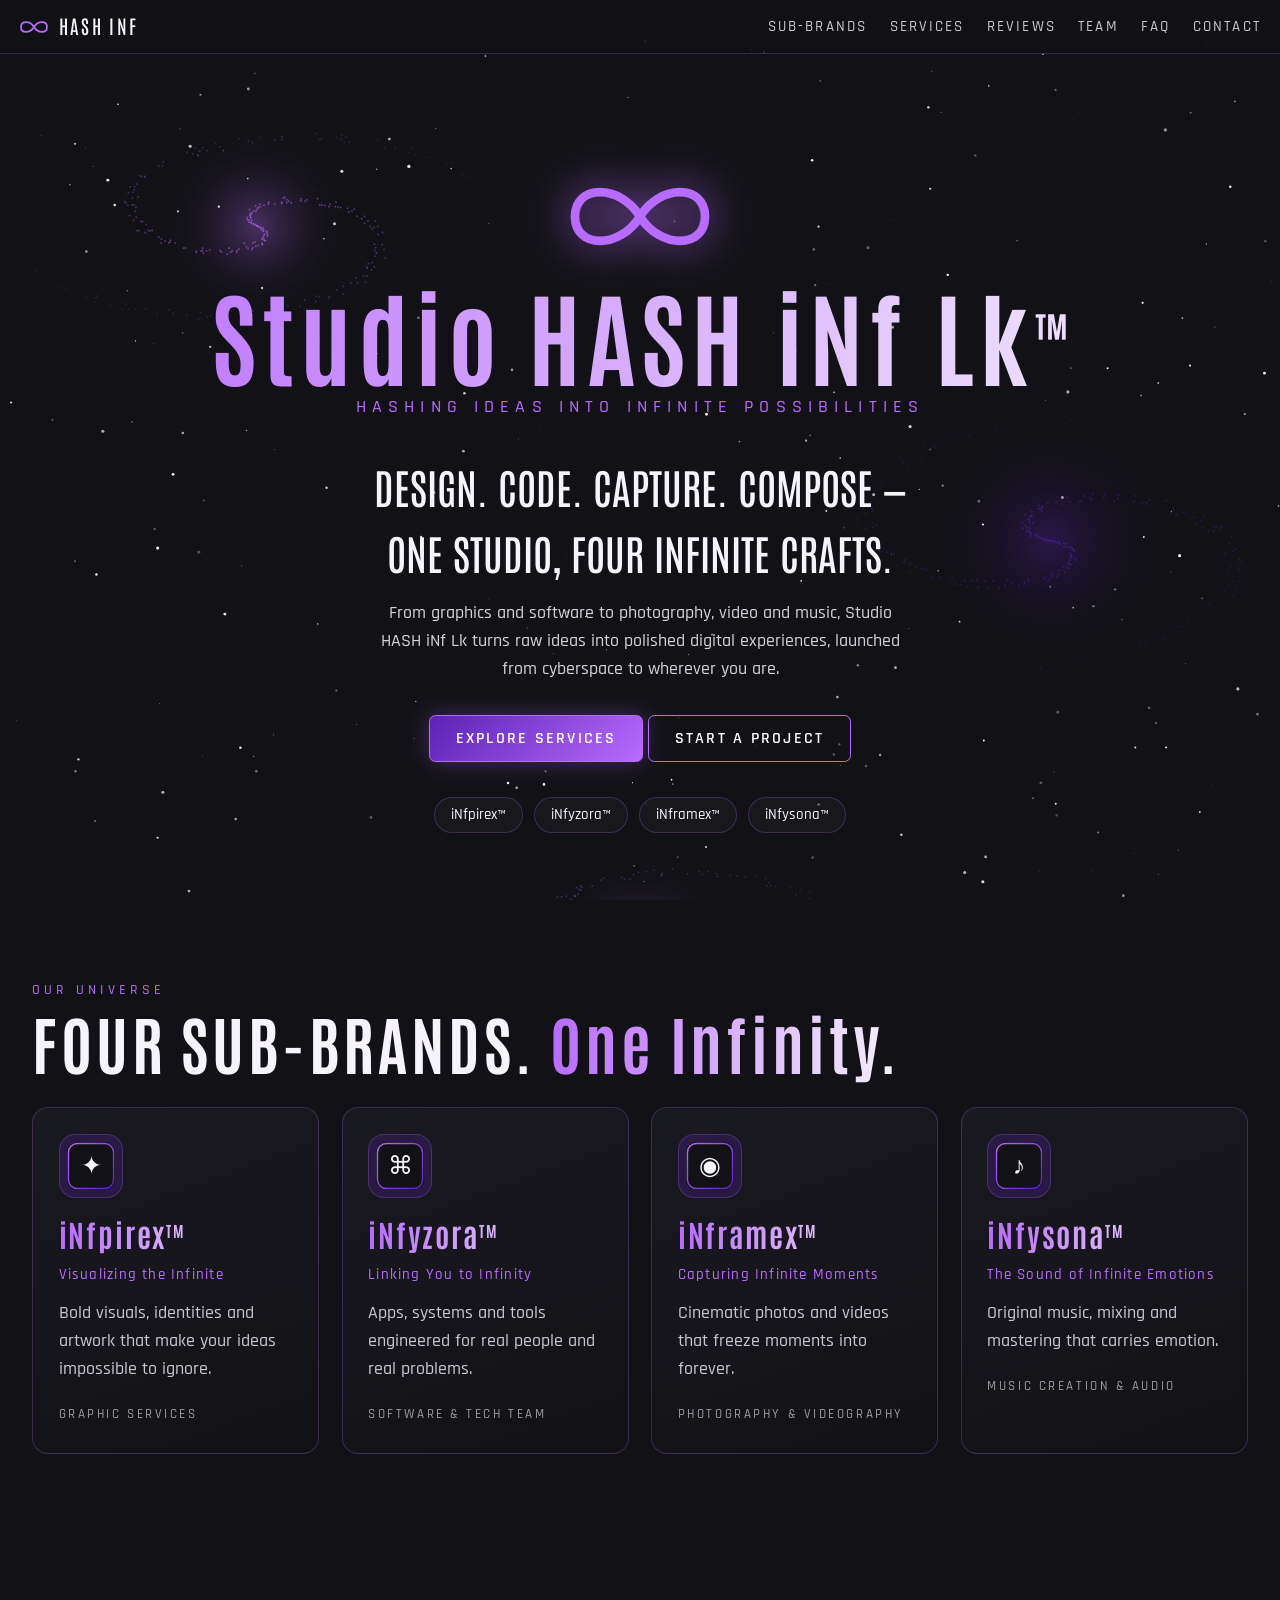
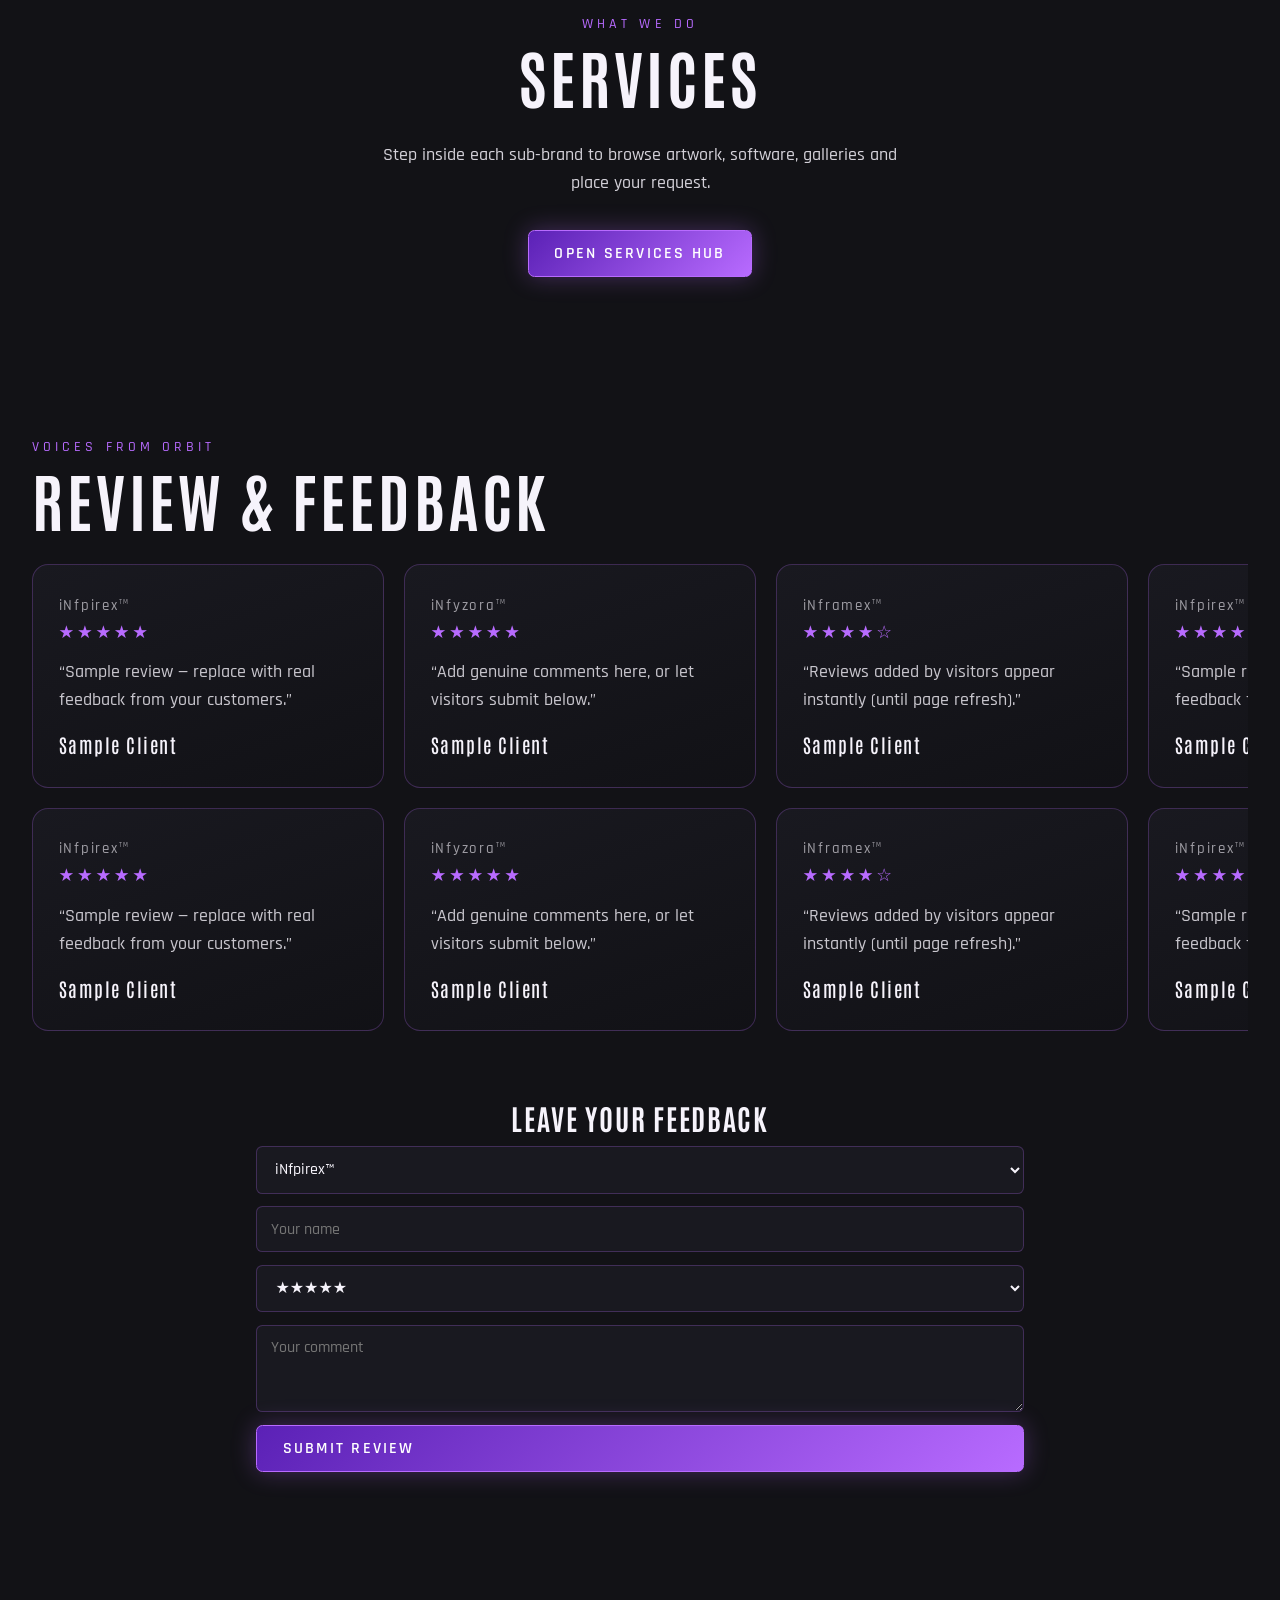
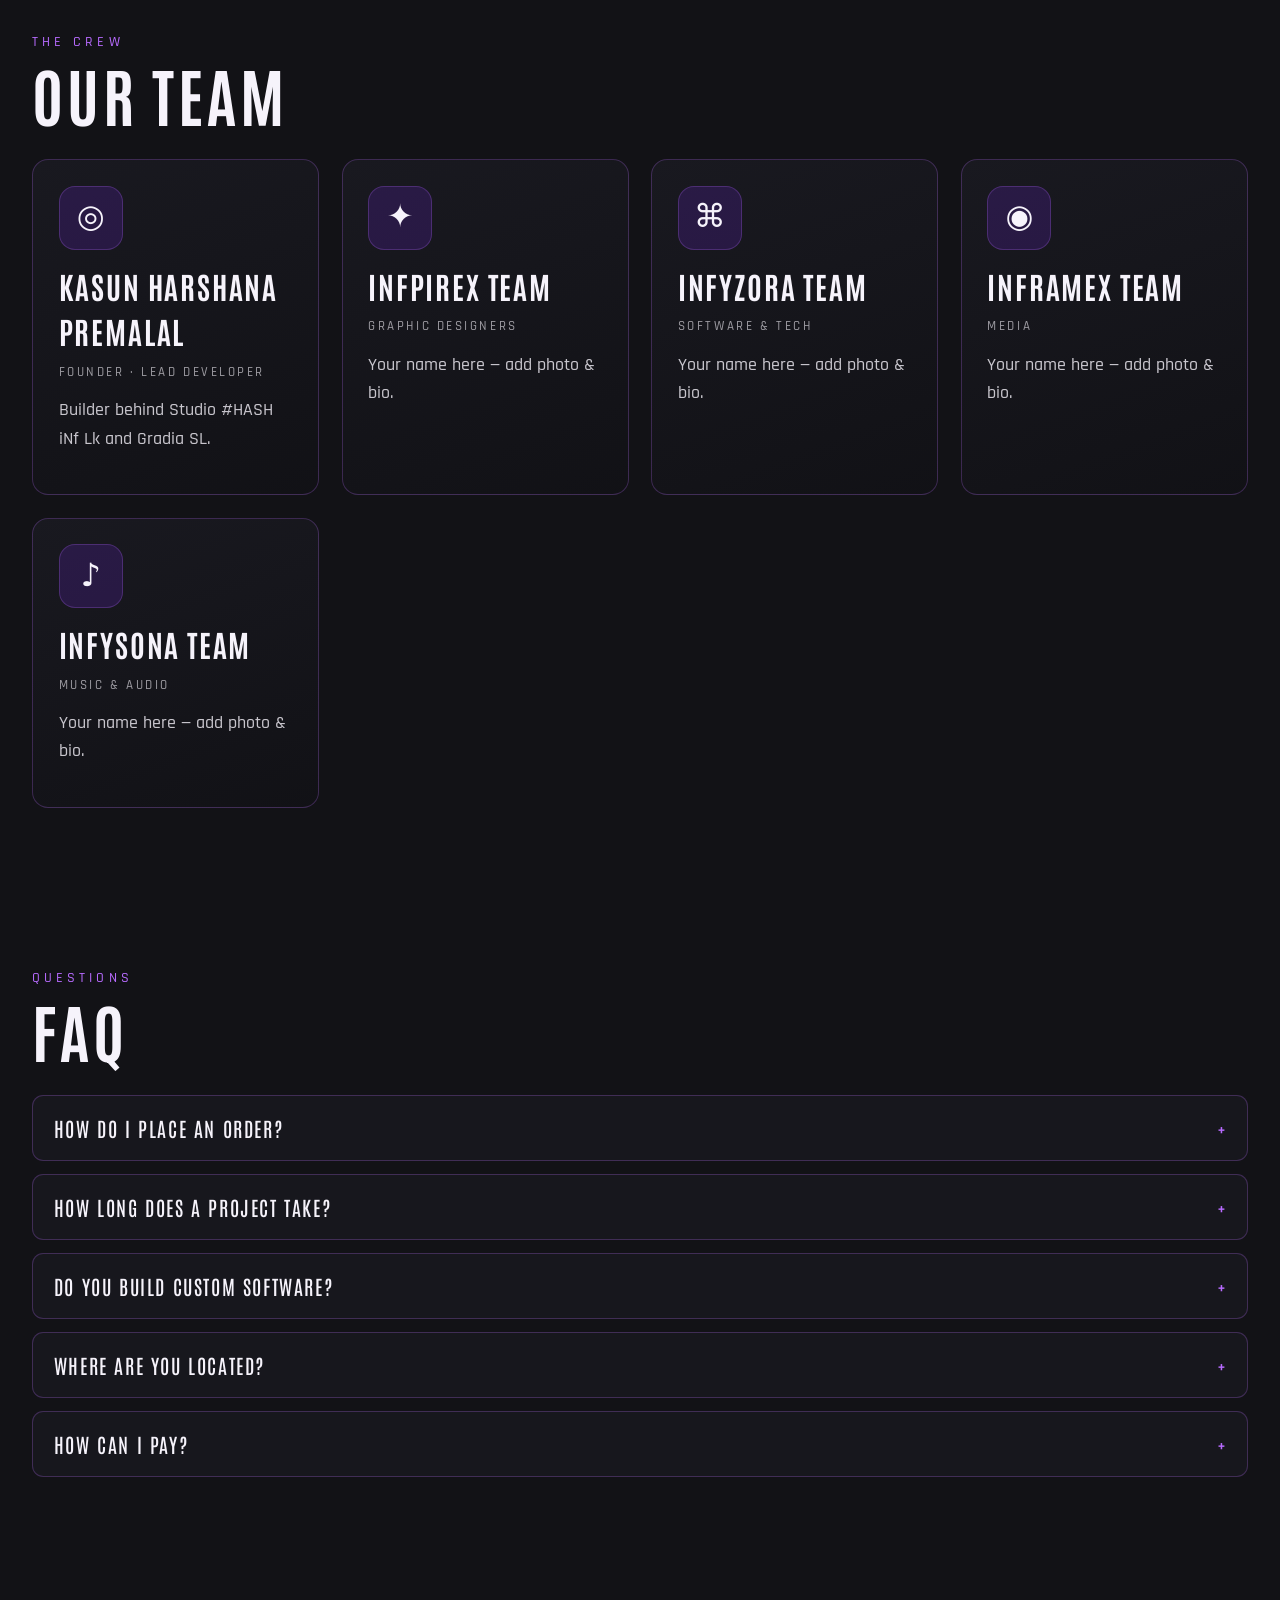
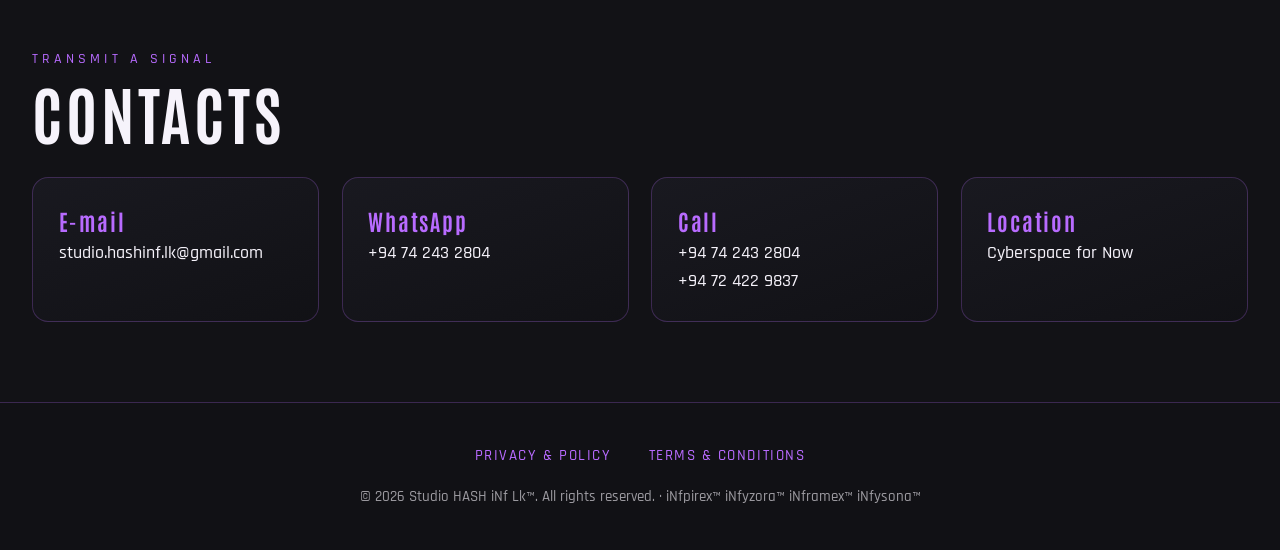
==== index.html @ 32b940f0 "Update email link to open Gmail compose window" ====
<!DOCTYPE html>
<html lang="en">

<head>
  <link rel="icon" href="logos/main-logo.svg">
  <meta charset="utf-8">
  <meta name="viewport" content="width=device-width, initial-scale=1, viewport-fit=cover">
  <title>Studio HASH iNf Lk™ — Hashing Ideas into Infinite Possibilities</title>
  <link
    href="https://fonts.googleapis.com/css2?family=Antonio:wght@400;700&family=Rajdhani:wght@400;500;600&display=swap"
    rel="stylesheet">
  <link rel="stylesheet" href="css/style.css">
</head>

<body>
  <canvas id="sky"></canvas>

  <nav>
    <a href="#hero" class="lg"><img src="logos/main-logo.svg" alt="" width="30" height="16">HASH iNf</a>
    <button id="burger" aria-label="Menu">☰</button>
    <ul id="menu">
      <li><a class="l" href="#brands">Sub-brands</a></li>
      <li><a class="l" href="#services">Services</a></li>
      <li><a class="l" href="#reviews">Reviews</a></li>
      <li><a class="l" href="#team">Team</a></li>
      <li><a class="l" href="#faq">FAQ</a></li>
      <li><a class="l" href="#contact">Contact</a></li>
    </ul>
  </nav>

  <header id="hero">
    <div class="wrap">
      <!-- Replace with <img src="main-logo.png"> -->
      <img class="mark" src="logos/main-logo.svg" alt="Studio HASH iNf Lk logo">
      <h1 class="grad">Studio HASH <span class="lo">i</span>N<span class="lo">f</span> Lk<sup>™</sup></h1>
      <div class="tag">Hashing Ideas into Infinite Possibilities</div>
      <div class="head">Design. Code. Capture. Compose — one studio, four infinite crafts.</div>
      <p class="lead">From graphics and software to photography, video and music, Studio HASH iNf Lk turns raw ideas
        into polished digital experiences, launched from cyberspace to wherever you are.</p>
      <a class="btn" href="#services" data-open="svc">Explore Services</a> <a class="btn ghost" href="#contact">Start a
        Project</a>
      <div class="chips">
        <span class="chip" data-open="svc" data-tab="0">iNfpirex™</span><span class="chip" data-open="svc"
          data-tab="1">iNfyzora™</span><span class="chip" data-open="svc" data-tab="2">iNframex™</span><span
          class="chip" data-open="svc" data-tab="3">iNfysona™</span>
      </div>
    </div>
  </header>

  <main>
    <section id="brands">
      <div class="wrap">
        <div class="eyebrow">Our Universe</div>
        <h2>Four Sub-brands. <span class="grad">One Infinity.</span></h2>
        <div class="grid brands" id="brandGrid"></div>
      </div>
    </section>

    <section id="services">
      <div class="wrap" style="text-align:center">
        <div class="eyebrow">What We Do</div>
        <h2>Services</h2>
        <p class="lead">Step inside each sub-brand to browse artwork, software, galleries and place your request.</p>
        <button class="btn" data-open="svc" data-tab="0">Open Services Hub</button>
      </div>
    </section>

    <section id="reviews">
      <div class="wrap">
        <div class="eyebrow">Voices from Orbit</div>
        <h2>Review &amp; Feedback</h2>
        <div class="reviews-container">
          <div class="review-row marquee-right">
            <div class="review-track" id="rvGridTop"></div>
          </div>
          <div class="review-row marquee-left">
            <div class="review-track" id="rvGridBottom"></div>
          </div>
        </div>
        <div class="reviews">
          <form class="f" id="rvForm">
            <h3 style="font-size:1.8rem">Leave your feedback</h3>
            <select id="rvB">
              <option>iNfpirex™</option>
              <option>iNfyzora™</option>
              <option>iNframex™</option>
              <option>iNfysona™</option>
            </select>
            <input id="rvN" placeholder="Your name" required maxlength="40">
            <select id="rvS">
              <option value="5">★★★★★</option>
              <option value="4">★★★★☆</option>
              <option value="3">★★★☆☆</option>
              <option value="2">★★☆☆☆</option>
              <option value="1">★☆☆☆☆</option>
            </select>
            <textarea id="rvC" rows="3" placeholder="Your comment" required maxlength="240"></textarea>
            <button class="btn" type="submit">Submit Review</button>
          </form>
        </div>
      </div>
    </section>

    <section id="team">
      <div class="wrap">
        <div class="eyebrow">The Crew</div>
        <h2>Our Team</h2>
        <div class="grid">
          <div class="card">
            <div class="ico">◎</div>
            <h3>Kasun Harshana Premalal</h3><span class="role">Founder · Lead Developer</span>
            <p>Builder behind Studio #HASH iNf Lk and Gradia SL.</p>
          </div>
          <div class="card">
            <div class="ico">✦</div>
            <h3>iNfpirex Team</h3><span class="role">Graphic Designers</span>
            <p>Your name here — add photo &amp; bio.</p>
          </div>
          <div class="card">
            <div class="ico">⌘</div>
            <h3>iNfyzora Team</h3><span class="role">Software &amp; Tech</span>
            <p>Your name here — add photo &amp; bio.</p>
          </div>
          <div class="card">
            <div class="ico">◉</div>
            <h3>iNframex Team</h3><span class="role">Media</span>
            <p>Your name here — add photo &amp; bio.</p>
          </div>
          <div class="card">
            <div class="ico">♪</div>
            <h3>iNfysona Team</h3><span class="role">Music &amp; Audio</span>
            <p>Your name here — add photo &amp; bio.</p>
          </div>
        </div>
      </div>
    </section>

    <section id="faq">
      <div class="wrap">
        <div class="eyebrow">Questions</div>
        <h2>FAQ</h2>
        <details>
          <summary>How do I place an order?</summary>
          <p>Open the Services Hub, choose a sub-brand and press its action button. Your request opens in WhatsApp,
            pre-filled.</p>
        </details>
        <details>
          <summary>How long does a project take?</summary>
          <p>It depends on scope. Share your idea and we’ll reply with a clear timeline and quote.</p>
        </details>
        <details>
          <summary>Do you build custom software?</summary>
          <p>Yes. iNfyzora creates apps for Windows, Android and iOS, plus web tools.</p>
        </details>
        <details>
          <summary>Where are you located?</summary>
          <p>Cyberspace for now — we work with clients remotely, anywhere.</p>
        </details>
        <details>
          <summary>How can I pay?</summary>
          <p>Payment details are agreed per project when your quote is confirmed.</p>
        </details>
      </div>
    </section>

    <section id="contact">
      <div class="wrap ct">
        <div class="eyebrow">Transmit a Signal</div>
        <h2>Contacts</h2>
        <div class="grid">
          <a class="card" href="https://mail.google.com/mail/?view=cm&fs=1&to=studio.hashinf.lk@gmail.com"><b>E-mail</b>studio.hashinf.lk@gmail.com</a>
          <a class="card" href="https://wa.me/94742432804" target="_blank" rel="noopener"><b>WhatsApp</b>+94 74 243
            2804</a>
          <a class="card" href="tel:+94742432804"><b>Call</b>+94 74 243 2804<br>+94 72 422 9837</a>
          <div class="card"><b>Location</b>Cyberspace for Now</div>
        </div>
      </div>
    </section>
  </main>

  <footer>
    <div class="wrap">
      <button data-open="privacy">Privacy &amp; Policy</button><button data-open="terms">Terms &amp; Conditions</button>
      <p style="opacity:.6;margin:1rem 0 0">© <span id="yr">2026</span> Studio HASH iNf Lk™. All rights reserved. ·
        iNfpirex™ iNfyzora™ iNframex™ iNfysona™</p>
    </div>
  </footer>

  <!-- Services popup -->
  <div class="pop" id="svc">
    <div class="sheet">
      <button class="x" data-close>✕</button>
      <div class="tabs" id="tabs">
        <button>iNfpirex</button><button>iNfyzora</button><button>iNframex</button><button>iNfysona</button>
      </div>

      <div class="panel">
        <div class="bg p"></div>
        <div class="ico"><img src="logos/infpirex.svg" alt="" width="56" height="56"></div>
        <h3 class="grad">iNfpirex<span class='tm-small'>TM</span></h3>
        <div class="tag">Visualizing the Infinite</div>
        <p>Graphic services for brands that want to be seen: logos, posters, social kits, UI artwork and full visual
          identities.</p>
        <h4 class="eyebrow">Artwork Cabinet</h4>
        <div class="sub">
          <div class="tile"><span><b>Logo Design</b>Add artwork</span></div>
          <div class="tile"><span><b>Posters</b>Add artwork</span></div>
          <div class="tile"><span><b>Social Kits</b>Add artwork</span></div>
          <div class="tile"><span><b>Branding</b>Add artwork</span></div>
        </div>
        <button class="btn" data-wa="Hello iNfpirex! I would like to place a graphic design order.">Place Your
          Order</button>
      </div>

      <div class="panel">
        <div class="bg y"></div>
        <div class="ico"><img src="logos/infyzora.svg" alt="" width="56" height="56"></div>
        <h3 class="grad">iNfyzora<span class='tm-small'>TM</span></h3>
        <div class="tag">Linking You to Infinity</div>
        <p>Our software and tech team builds apps, tools and systems — including free, open-source education software
          for Sri Lankan schools.</p>
        <h4 class="eyebrow">Software Gallery</h4>
        <div class="sub">
          <div class="card" style="grid-column:1/-1">
            <h3 style="font-size:1.6rem">Gradia SL</h3>
            <p>Free open-source school marks management app for Sri Lankan schools.</p>
            <div class="dl"><button class="btn ghost" disabled>⊞ Windows</button><button class="btn ghost" disabled>▶
                Android</button><button class="btn ghost" disabled>◆ iOS</button></div><small
              style="opacity:.6">Download links: connect your file URLs here.</small>
          </div>
        </div>
        <textarea id="idea" rows="3" placeholder="Comment your ideas for new software…"></textarea><br><br>
        <button class="btn" id="ideaBtn">Send Your Idea</button>
      </div>

      <div class="panel">
        <div class="bg f"></div>
        <div class="ico"><img src="logos/inframex.svg" alt="" width="56" height="56"></div>
        <h3 class="grad">iNframex<span class='tm-small'>TM</span></h3>
        <div class="tag">Capturing Infinite Moments</div>
        <p>Photography and videography: events, portraits, product shoots, promos and cinematic edits.</p>
        <h4 class="eyebrow">Gallery &amp; Video Previewer</h4>
        <div class="pl" title="Add your video embed/file here">▶</div>
        <div class="sub">
          <div class="tile"><span><b>Events</b>Add photo</span></div>
          <div class="tile"><span><b>Portraits</b>Add photo</span></div>
          <div class="tile"><span><b>Promos</b>Add video</span></div>
        </div>
        <button class="btn" data-wa="Hello iNframex! I would like to book a photo/video session.">Book Now</button>
      </div>

      <div class="panel">
        <div class="bg s" id="eq"></div>
        <div class="ico"><img src="logos/infysona.svg" alt="" width="56" height="56"></div>
        <h3 class="grad">iNfysona<span class='tm-small'>TM</span></h3>
        <div class="tag">The Sound of Infinite Emotions</div>
        <p>Music creation and audio production: composition, arrangement, recording, mixing and mastering.</p>
        <p style="opacity:.7">Send your stems and we’ll shape them into a release-ready track.</p><br>
        <button class="btn" data-wa="Hello iNfysona! I would like to place my mixdown.">Place Your Mixdown Now</button>
      </div>
    </div>
  </div>

  <!-- Policy popups -->
  <div class="pop" id="privacy">
    <div class="sheet doc"><button class="x" data-close>✕</button>
      <h3 class="grad">Privacy &amp; Policy</h3>
      <p>We collect only what you send us (name, contact details, project info) to respond to your request. We never
        sell your data. Reviews you submit may be displayed publicly. Contact us any time to have your information
        corrected or removed.</p>
      <p><em style="opacity:.6">Template text — have it reviewed before launch.</em></p>
    </div>
  </div>
  <div class="pop" id="terms">
    <div class="sheet doc"><button class="x" data-close>✕</button>
      <h3 class="grad">Terms &amp; Conditions</h3>
      <p>Project scope, price and timeline are agreed in writing before work begins. Ownership of final work transfers
        on full payment. Studio HASH iNf Lk™ and its sub-brand names and logos remain our property. Revisions are
        limited to those agreed in the quote.</p>
      <p><em style="opacity:.6">Template text — have it reviewed before launch.</em></p>
    </div>
  </div>

  <div class="toast" id="toast"></div>

  <script src="js/main.js"></script>
</body>

</html>
---- css/style.css ----
:root {
    --shine: #b86bff;
    --royal: #5b21b6;
    --pearl: #f6f3fb;
    --char: #121216;
    --char2: #1b1b22;
    --line: rgba(184, 107, 255, .25);
    --h: 'Antonio', 'Bebas Neue', 'Arial Narrow', Impact, sans-serif;
    --hn: 'Asik', Impact, sans-serif;
    --b: 'Rajdhani', 'Segoe UI', system-ui, sans-serif;
    color-scheme: dark;
    box-sizing: border-box;
    padding-top: env(safe-area-inset-top, 0px);
    padding-bottom: env(safe-area-inset-bottom, 0px)
}

@font-face {
    font-family: 'Asik';
    src: url(/fonts/asik.woff2) format('woff2');
}

*,
*::before,
*::after {
    box-sizing: inherit
}

html {
    scroll-behavior: smooth;
    scroll-padding-top: 5rem;
    font-size: 16px;
    height: 100%
}

@media(min-width:1800px) {
    html {
        font-size: 22px
    }
}

@media(min-width:2800px) {
    html {
        font-size: 32px
    }
}

body {
    margin: 0;
    background: var(--char);
    color: var(--pearl);
    font: 500 1.1rem/1.6 var(--b);
    overflow-x: hidden
}

#sky {
    position: fixed;
    inset: 0;
    width: 100%;
    height: 100%;
    z-index: 0;
    pointer-events: none
}

main,
header,
footer {
    position: relative;
    z-index: 1
}

h1,
h2,
h3 {
    font-family: var(--h);
    text-transform: uppercase;
    letter-spacing: .06em;
    line-height: 1.05;
    margin: 0
}

.lo {
    text-transform: lowercase;
}

a {
    color: inherit;
    text-decoration: none
}

.wrap {
    width: min(100% - 2.5rem, 76rem);
    margin-inline: auto
}

section {
    padding: 5rem 0
}

.eyebrow {
    color: var(--shine);
    letter-spacing: .3em;
    font-size: .85rem;
    text-transform: uppercase
}

h2 {
    font-size: clamp(2.2rem, 6vw, 4rem);
    margin: .4rem 0 2rem
}

.grad {
    background: linear-gradient(90deg, var(--shine), var(--pearl));
    -webkit-background-clip: text;
    background-clip: text;
    color: transparent;
    text-transform: none;
}

/* nav */
nav {
    position: fixed;
    top: env(safe-area-inset-top, 0px);
    left: 0;
    right: 0;
    z-index: 20;
    display: flex;
    align-items: center;
    justify-content: space-between;
    padding: .7rem 1.2rem;
    background: rgba(18, 18, 22, .7);
    backdrop-filter: blur(14px);
    border-bottom: 1px solid var(--line)
}

nav .lg {
    display: flex;
    align-items: center;
    gap: .6rem;
    font-family: var(--h);
    letter-spacing: .12em;
    text-transform: uppercase;
    font-size: 1.2rem
}

nav ul {
    display: flex;
    gap: 1.4rem;
    list-style: none;
    margin: 0;
    padding: 0
}

nav a.l {
    font-size: .95rem;
    letter-spacing: .14em;
    text-transform: uppercase;
    opacity: .8;
    transition: .2s
}

nav a.l:hover {
    opacity: 1;
    color: var(--shine)
}

#burger {
    display: none;
    background: none;
    border: 1px solid var(--line);
    color: var(--pearl);
    border-radius: .5rem;
    padding: .3rem .7rem;
    font-size: 1.3rem
}

@media(max-width:860px) {
    #burger {
        display: block
    }

    nav ul {
        position: absolute;
        top: 100%;
        left: 0;
        right: 0;
        flex-direction: column;
        background: var(--char);
        padding: 1rem 1.4rem;
        border-bottom: 1px solid var(--line);
        display: none
    }

    nav ul.open {
        display: flex
    }
}

/* buttons */
.btn {
    display: inline-flex;
    align-items: center;
    gap: .5rem;
    cursor: pointer;
    border: 1px solid var(--shine);
    background: linear-gradient(135deg, var(--royal), var(--shine));
    color: #fff;
    padding: .75rem 1.6rem;
    border-radius: .4rem;
    font: 600 1rem var(--b);
    letter-spacing: .14em;
    text-transform: uppercase;
    transition: .25s;
    box-shadow: 0 0 24px rgba(184, 107, 255, .3)
}

.btn:hover {
    transform: translateY(-2px);
    box-shadow: 0 0 38px rgba(184, 107, 255, .6)
}

.btn.ghost {
    background: transparent;
    box-shadow: none
}

.btn.ghost:hover {
    background: rgba(184, 107, 255, .12)
}

.btn[disabled] {
    opacity: .45;
    cursor: not-allowed;
    transform: none
}

/* hero */
#hero {
    min-height: 100vh;
    display: flex;
    align-items: center;
    text-align: center;
    padding-top: 7rem
}

.mark {
    width: clamp(90px, 14vw, 150px);
    height: auto;
    filter: drop-shadow(0 0 22px var(--shine));
    animation: float 6s ease-in-out infinite
}

@keyframes float {
    50% {
        transform: translateY(-12px)
    }
}

#hero h1 {
    font-size: clamp(2.6rem, 9vw, 6.5rem);
    margin: 1rem 0 .3rem
}

sup {
    font-size: .4em;
    letter-spacing: 0
}

.tag {
    color: var(--shine);
    letter-spacing: .35em;
    text-transform: uppercase;
    font-size: clamp(.8rem, 2vw, 1.1rem)
}

.head {
    font-family: var(--h);
    text-transform: uppercase;
    font-size: clamp(1.4rem, 4vw, 2.6rem);
    margin: 2rem auto .8rem;
    max-width: 30ch
}

.lead {
    max-width: 60ch;
    margin: 0 auto 2rem;
    opacity: .85
}

.chips {
    display: flex;
    gap: .7rem;
    justify-content: center;
    flex-wrap: wrap;
    margin-top: 2.2rem
}

.chip {
    border: 1px solid var(--line);
    border-radius: 99px;
    padding: .3rem 1rem;
    font-size: .95rem;
    background: rgba(27, 27, 34, .6);
    cursor: pointer;
    transition: .2s
}

.chip:hover {
    border-color: var(--shine);
    color: var(--shine)
}

/* Marquee */
/* --- 1. Leave Your Feedback කොටස Center කිරීම --- */
#reviews .reviews {
    display: flex;
    justify-content: center;
    width: 100%;
}

/* --- 2. Reviews Marquee Animation සහ පේළි දෙක සකස් කිරීම --- */
.reviews-container {
    overflow: hidden;
    width: 100%;
    display: flex;
    flex-direction: column;
    gap: 20px;
    margin-bottom: 40px;
}

.review-row {
    display: flex;
    width: 100%;
    overflow: hidden;
}

.review-track {
    display: flex;
    gap: 20px;
    width: max-content;
}

.marquee-right .review-track {
    animation: scrollRight 30s linear infinite;
}

.marquee-left .review-track {
    animation: scrollLeft 30s linear infinite;
}

.review-row:hover .review-track {
    animation-play-state: paused;
}

/* Keyframes */
@keyframes scrollLeft {
    0% {
        transform: translateX(0);
    }

    100% {
        transform: translateX(-50%);
    }
}

@keyframes scrollRight {
    0% {
        transform: translateX(-50%);
    }

    100% {
        transform: translateX(0);
    }
}

/* cards */
.grid {
    display: grid;
    gap: 1.4rem;
    grid-template-columns: repeat(auto-fit, minmax(15rem, 1fr))
}

/* .card .rv {
    width: 20em;
} */

.card {
    background: linear-gradient(160deg, rgba(27, 27, 34, .85), rgba(18, 18, 22, .85));
    border: 1px solid var(--line);
    border-radius: 1rem;
    padding: 1.6rem;
    transition: .3s;
    position: relative;
    overflow: hidden;
}

.review-track .card {
    width: 20em;
}

.card:hover {
    transform: translateY(-6px);
    border-color: var(--shine);
    box-shadow: 0 10px 40px rgba(91, 33, 182, .35)
}

.card h3 {
    font-size: 1.9rem;
    margin: .8rem 0 .2rem;
    line-height: 1.5;
}

.tm-small {
    font-size: 0.5em;
    vertical-align: super;
}

.card em {
    color: var(--shine);
    font-style: normal;
    font-size: .95rem;
    letter-spacing: .08em
}

.card p {
    opacity: .8;
    margin: .7rem 0 1rem
}

.card .role {
    font-size: .8rem;
    letter-spacing: .2em;
    text-transform: uppercase;
    opacity: .6
}

.ico {
    width: 64px;
    height: 64px;
    border-radius: 1rem;
    display: grid;
    place-items: center;
    font-size: 2rem;
    border: 1px solid var(--line);
    background: rgba(91, 33, 182, .25)
}

/* reviews */

.reviews {
    display: flex;
    flex-direction: column;
    align-items: center;
    text-align: center;
    margin-top: 2em;
}

.f input,
.f select,
.f textarea,
.f button {
    width: 60vw;
}



.stars {
    color: var(--shine);
    letter-spacing: .15em
}

.rv .who {
    font-family: var(--h);
    letter-spacing: .08em;
    font-size: 1.2rem
}

.rv small {
    opacity: .6;
    letter-spacing: .12em;
    text-transform: none;
}

form.f {
    display: grid;
    gap: .8rem;
    margin-top: 2rem;
    max-width: 70vw;
}

@media screen and (max-width: 768px) {
    form.f {
        max-width: 90vw;
    }

    .f input,
    .f select,
    .f textarea,
    .f button {
        width: 90vw;
    }
}

input,
textarea,
select {
    width: 100%;
    background: rgba(27, 27, 34, .9);
    border: 1px solid var(--line);
    color: var(--pearl);
    border-radius: .4rem;
    padding: .7rem .9rem;
    font: 500 1rem var(--b)
}

input:focus,
textarea:focus,
select:focus {
    outline: none;
    border-color: var(--shine);
    box-shadow: 0 0 0 3px rgba(184, 107, 255, .2)
}

/* faq */
details {
    border: 1px solid var(--line);
    border-radius: .7rem;
    padding: 1rem 1.3rem;
    margin-bottom: .8rem;
    background: rgba(27, 27, 34, .7)
}

summary {
    cursor: pointer;
    font-family: var(--h);
    text-transform: uppercase;
    letter-spacing: .08em;
    font-size: 1.25rem;
    list-style: none
}

summary::after {
    content: "+";
    float: right;
    color: var(--shine)
}

details[open] summary::after {
    content: "–"
}

details p {
    margin: .7rem 0 0;
    opacity: .8
}

/* contact */
.ct a.card {
    display: block
}

.ct b {
    display: block;
    font-family: var(--h);
    font-size: 1.4rem;
    letter-spacing: .08em;
    color: var(--shine)
}

footer {
    border-top: 1px solid var(--line);
    padding: 2.5rem 0;
    text-align: center;
    background: rgba(18, 18, 22, .85);
    font-size: .95rem
}

footer button {
    background: none;
    border: 0;
    color: var(--shine);
    cursor: pointer;
    font: inherit;
    letter-spacing: .1em;
    margin: 0 .8rem;
    text-transform: uppercase
}

/* popup */
.pop {
    position: fixed;
    inset: 0;
    z-index: 50;
    display: none;
    background: rgba(10, 10, 14, .82);
    backdrop-filter: blur(10px);
    overflow-y: auto;
    padding: calc(1.2rem + env(safe-area-inset-top, 0px)) 1rem 2rem
}

.pop.on {
    display: block;
    animation: fade .3s
}

@keyframes fade {
    from {
        opacity: 0
    }
}

.sheet {
    max-width: 64rem;
    margin: 0 auto;
    border: 1px solid var(--shine);
    border-radius: 1.2rem;
    background: var(--char);
    overflow: hidden;
    box-shadow: 0 0 80px rgba(91, 33, 182, .5);
    position: relative
}

.x {
    position: absolute;
    top: .8rem;
    right: .8rem;
    z-index: 3;
    width: 2.6rem;
    height: 2.6rem;
    border-radius: 50%;
    border: 1px solid var(--line);
    background: rgba(18, 18, 22, .8);
    color: var(--pearl);
    font-size: 1.3rem;
    cursor: pointer
}

.tabs {
    display: flex;
    overflow-x: auto;
    border-bottom: 1px solid var(--line);
    padding-right: 3.6rem
}

.tabs button {
    flex: 1;
    min-width: 8rem;
    padding: 1rem;
    background: none;
    border: 0;
    border-bottom: 3px solid transparent;
    color: var(--pearl);
    opacity: .6;
    font: 400 1.2rem var(--h);
    letter-spacing: .1em;
    text-transform: none;
    cursor: pointer
}

.tabs button.on {
    opacity: 1;
    border-color: var(--shine);
    color: var(--shine)
}

.panel {
    display: none;
    position: relative;
    padding: 2.5rem clamp(1.2rem, 4vw, 3rem);
    min-height: 26rem;
    overflow: hidden
}

.panel.on {
    display: block
}

.panel>* {
    position: relative;
    z-index: 1
}

.panel h3 {
    font-size: clamp(2.2rem, 6vw, 3.6rem);
    line-height: 1.2;
}

.panel .ico {
    width: 84px;
    height: 84px;
    font-size: 2.6rem
}

.bg {
    position: absolute;
    inset: 0;
    z-index: 0;
    opacity: .5
}

.bg.p {
    background: radial-gradient(circle at 20% 30%, #7c3aed55, transparent 40%), radial-gradient(circle at 80% 70%, #b86bff44, transparent 40%);
    animation: drift 12s ease-in-out infinite alternate
}

.bg.y {
    background: linear-gradient(var(--line) 1px, transparent 1px) 0 0/100% 34px, linear-gradient(90deg, var(--line) 1px, transparent 1px) 0 0/34px 100%;
    animation: grid 6s linear infinite;
    mask-image: linear-gradient(#000, transparent)
}

.bg.f {
    background: repeating-linear-gradient(0deg, #ffffff08 0 2px, transparent 2px 6px), radial-gradient(ellipse at 50% 0%, #b86bff55, transparent 60%);
    animation: scan 5s linear infinite
}

.bg.s {
    display: flex;
    align-items: flex-end;
    gap: 6px;
    padding: 0 1rem;
    opacity: .35
}

.bg.s i {
    flex: 1;
    background: linear-gradient(var(--shine), var(--royal));
    border-radius: 4px 4px 0 0;
    animation: eq 1.2s ease-in-out infinite alternate
}

@keyframes drift {
    to {
        background-position: 60px 40px;
        transform: scale(1.15)
    }
}

@keyframes grid {
    to {
        background-position: 0 34px, 34px 0
    }
}

@keyframes scan {
    to {
        background-position: 0 60px, 0 0
    }
}

@keyframes eq {
    from {
        height: 8%
    }

    to {
        height: 70%
    }
}

.sub {
    display: grid;
    gap: 1rem;
    grid-template-columns: repeat(auto-fill, minmax(11rem, 1fr));
    margin: 1.5rem 0
}

.tile {
    aspect-ratio: 4/3;
    border: 1px solid var(--line);
    border-radius: .7rem;
    display: grid;
    place-items: center;
    text-align: center;
    background: rgba(27, 27, 34, .8);
    font-size: .9rem;
    padding: .5rem;
    transition: .25s;
    cursor: pointer
}

.tile:hover {
    border-color: var(--shine);
    transform: scale(1.03)
}

.tile b {
    display: block;
    font: 400 1.1rem var(--h);
    color: var(--shine);
    letter-spacing: .08em
}

.pl {
    aspect-ratio: 16/9;
    display: grid;
    place-items: center;
    border: 1px solid var(--line);
    border-radius: .8rem;
    background: #000a;
    font-size: 3rem;
    color: var(--shine);
    cursor: pointer;
    margin: 1.5rem 0
}

.dl {
    display: flex;
    gap: .6rem;
    flex-wrap: wrap;
    margin-top: .8rem
}

.doc {
    padding: 3rem clamp(1.2rem, 4vw, 3rem)
}

.doc h3 {
    font-size: 2.4rem;
    margin-bottom: 1rem
}

.doc p {
    opacity: .85
}

.toast {
    position: fixed;
    left: 50%;
    bottom: calc(1.5rem + env(safe-area-inset-bottom, 0px));
    transform: translateX(-50%);
    z-index: 99;
    background: var(--royal);
    border: 1px solid var(--shine);
    padding: .7rem 1.4rem;
    border-radius: .5rem;
    display: none
}

@media(prefers-reduced-motion:reduce) {
    * {
        animation: none !important;
        scroll-behavior: auto !important
    }
}

.ico img {
    max-width: 100%;
    height: auto;
    display: block
}

nav .lg img {
    display: block
}
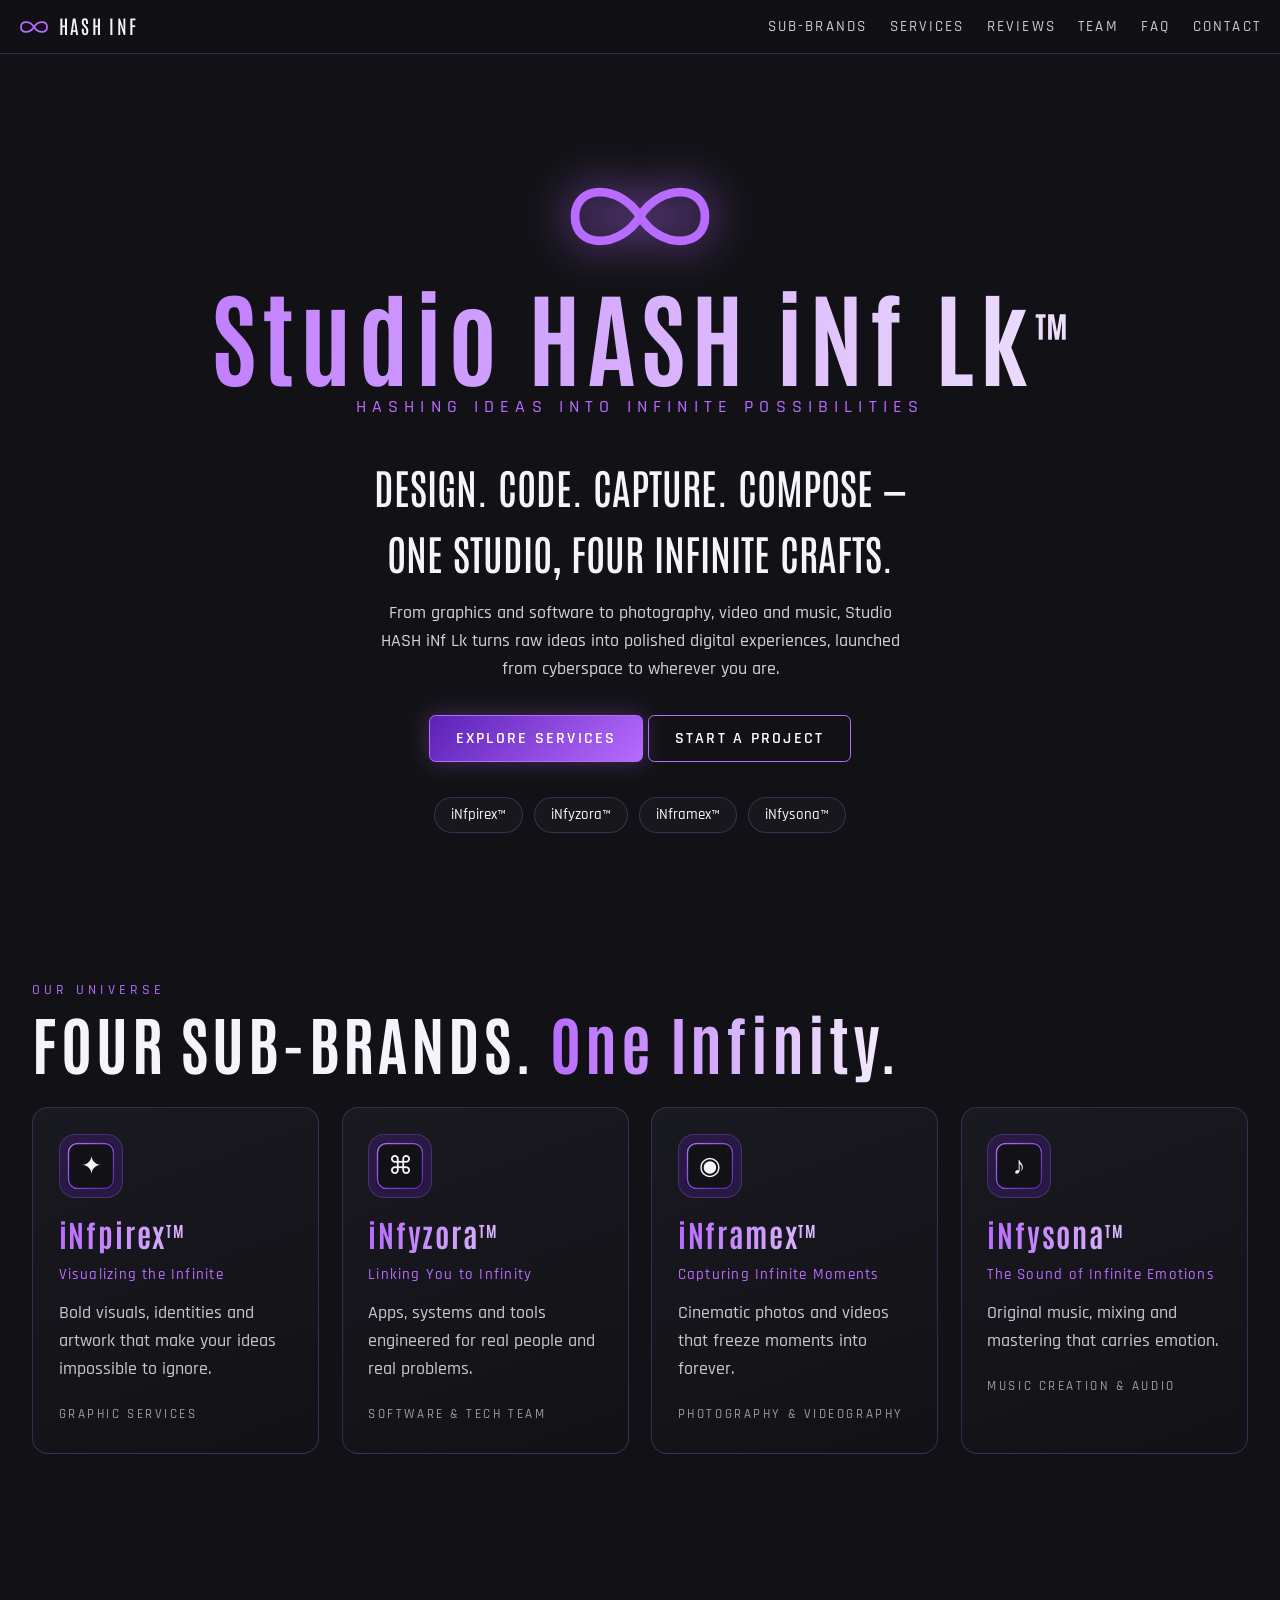
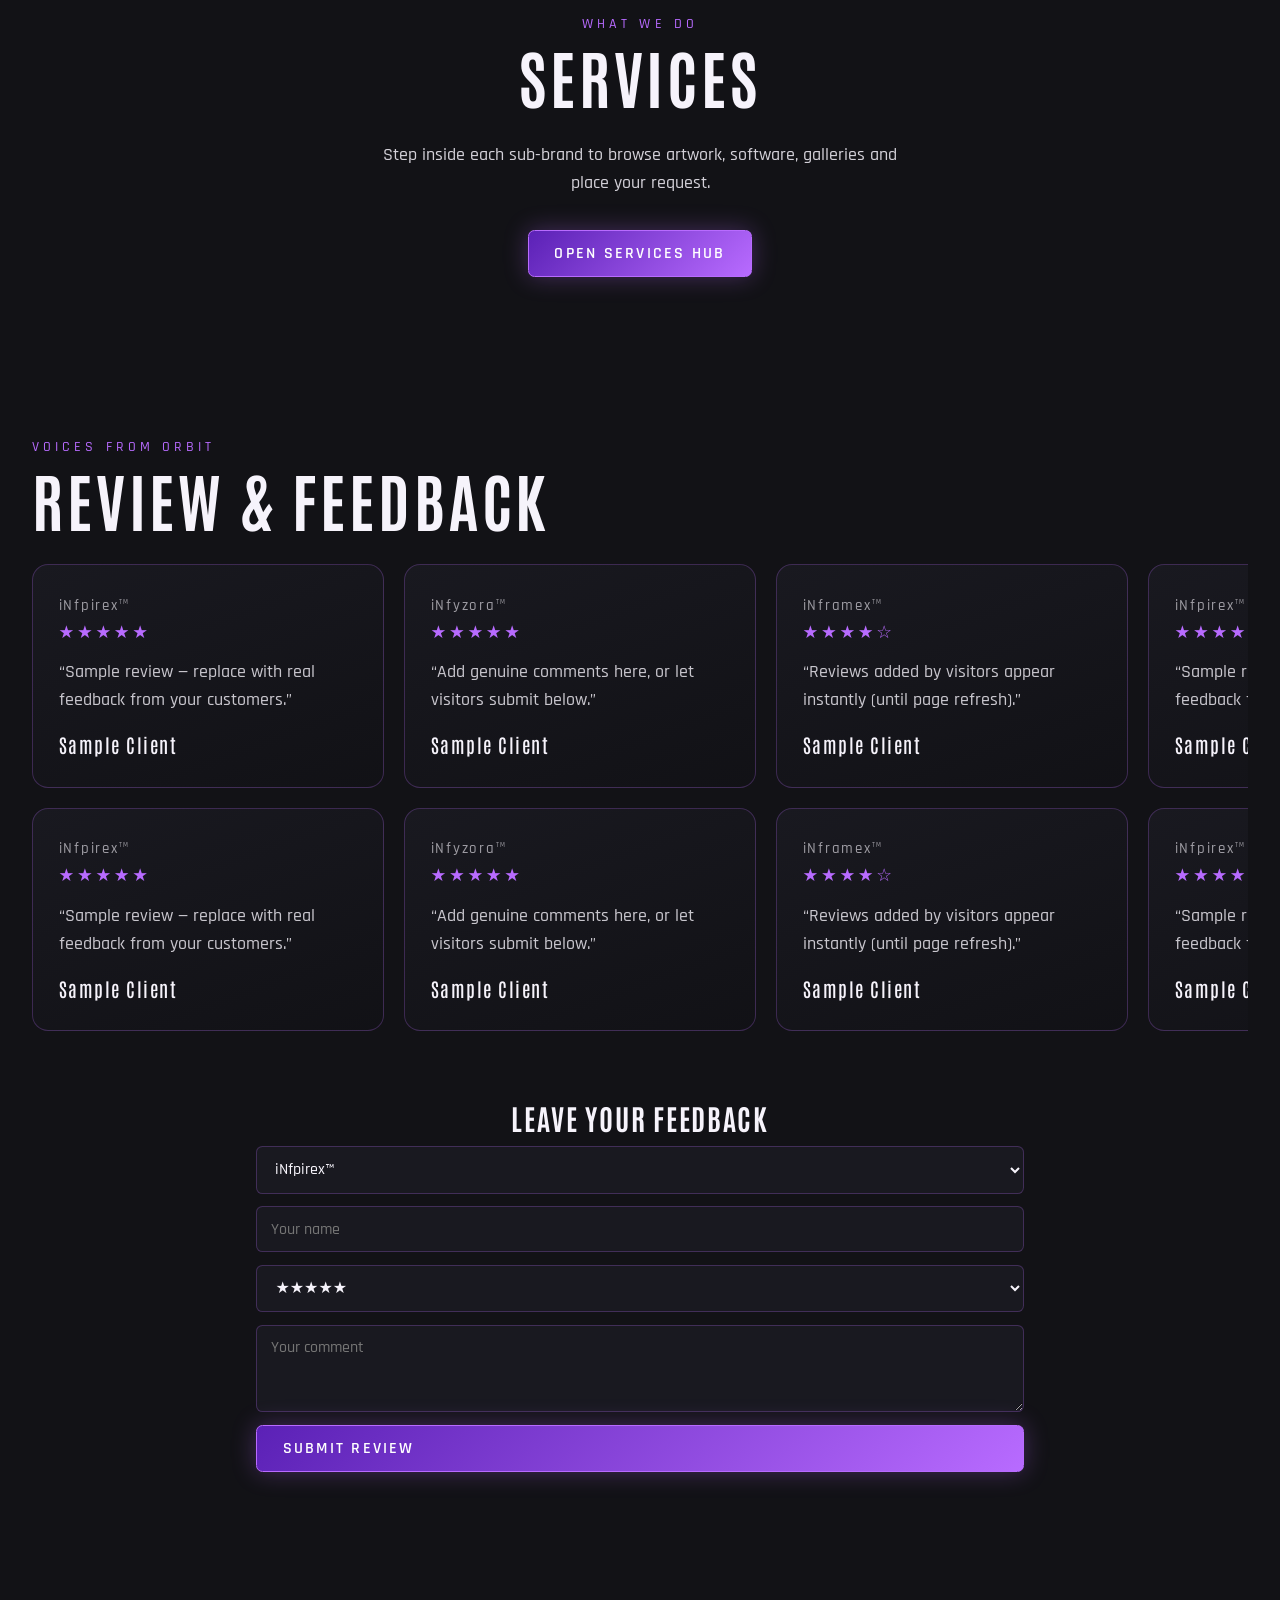
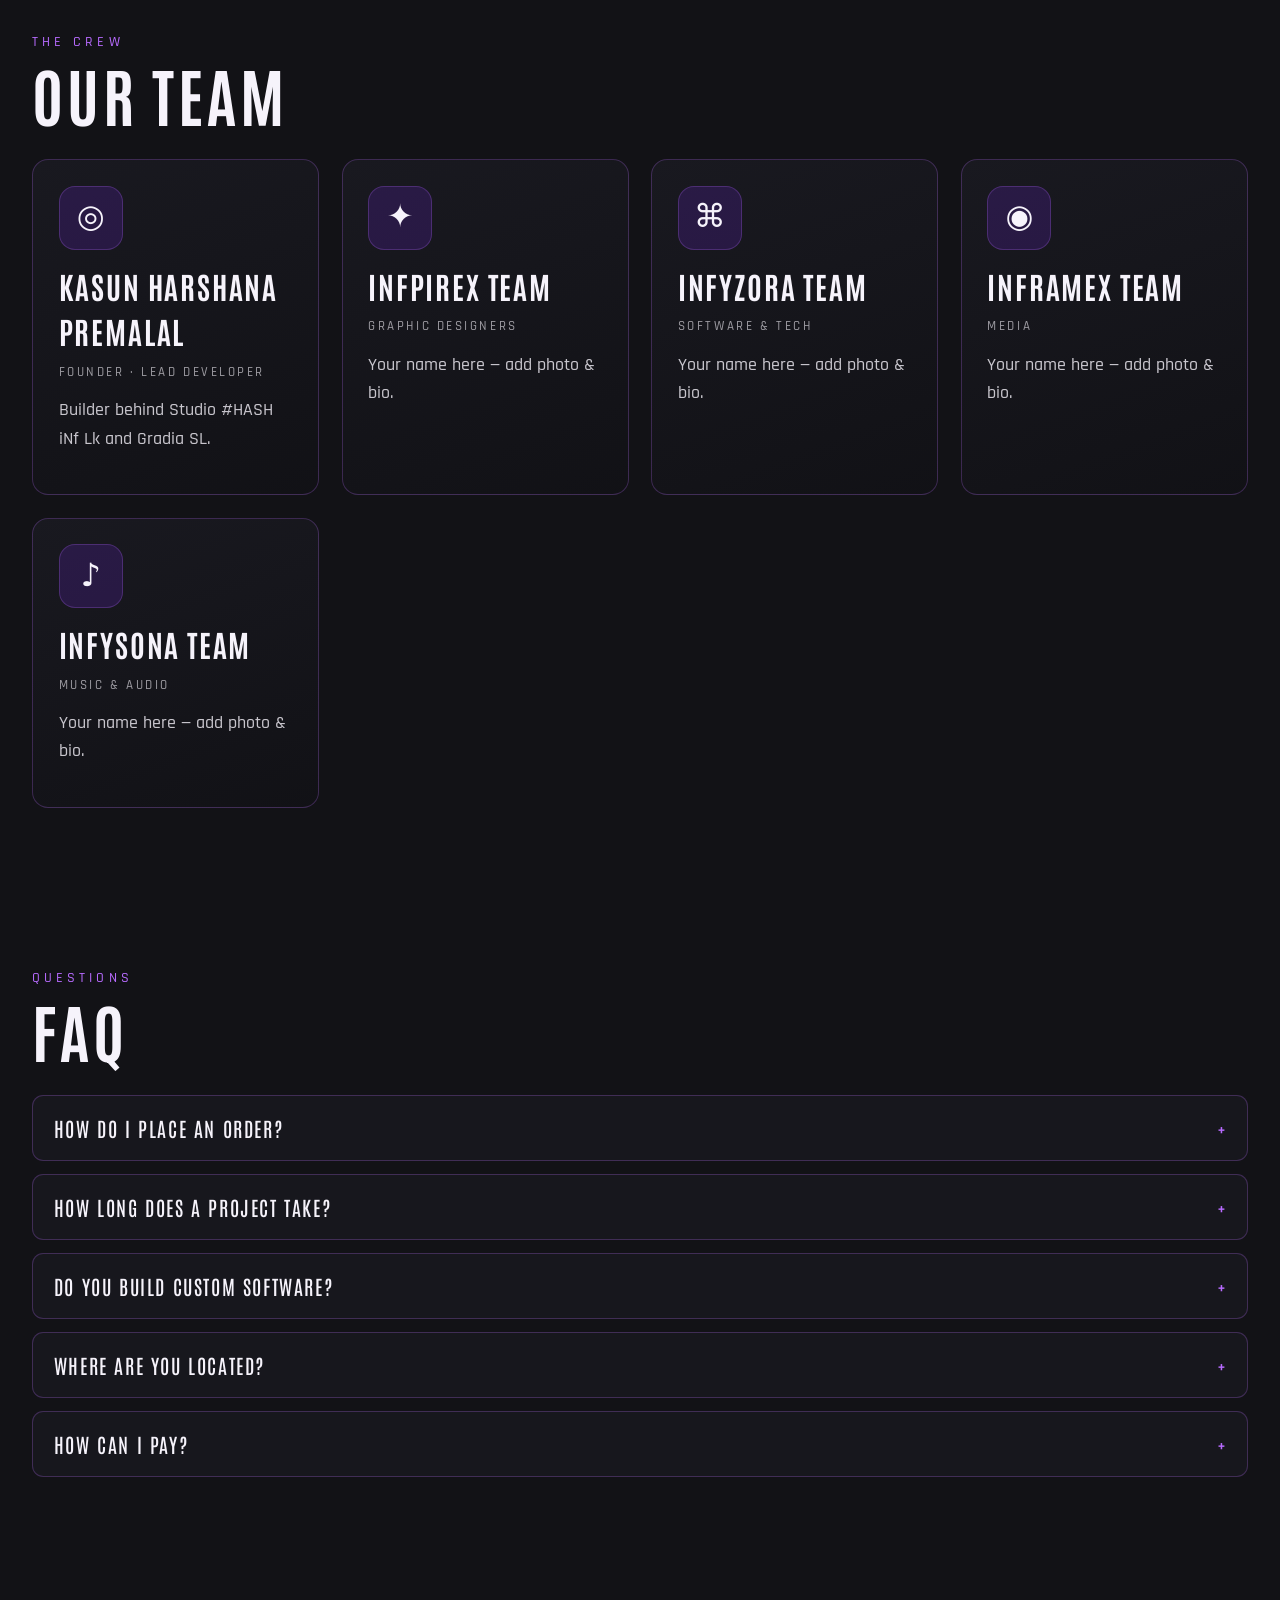
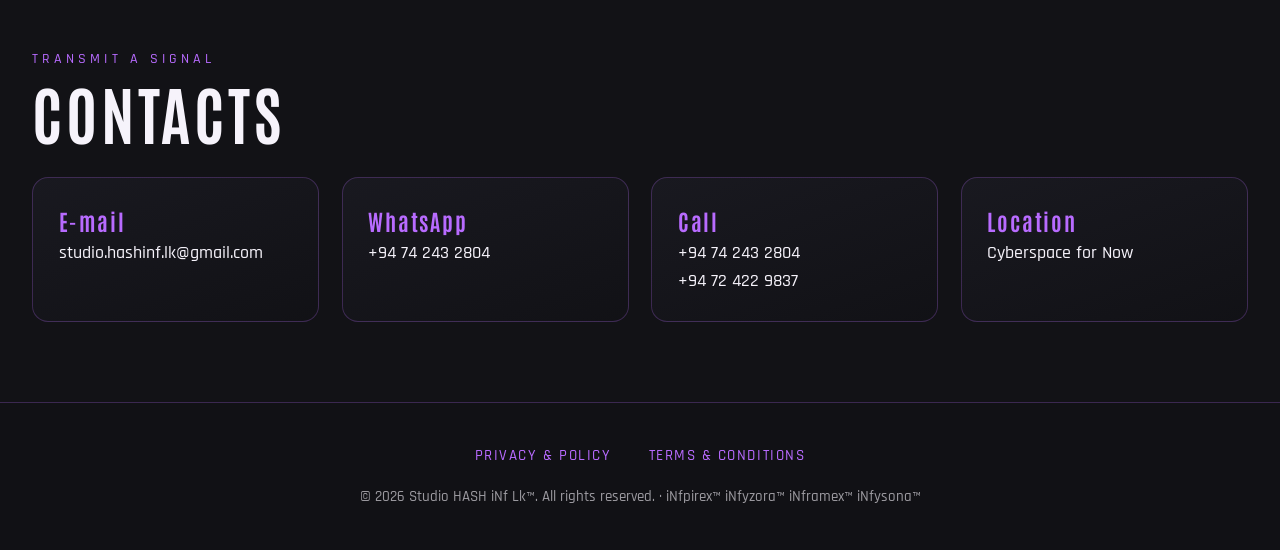
==== commit 6a54e4e3: "Comment out panel div in index.html Commented out a div element containing a panel and its content." ====
--- a/index.html
+++ b/index.html
@@ -212,7 +212,7 @@
           Order</button>
       </div>
 
-      <div class="panel">
+      <!-- <div class="panel">
         <div class="bg y"></div>
         <div class="ico"><img src="logos/infyzora.svg" alt="" width="56" height="56"></div>
         <h3 class="grad">iNfyzora<span class='tm-small'>TM</span></h3>
@@ -259,7 +259,7 @@
         <button class="btn" data-wa="Hello iNfysona! I would like to place my mixdown.">Place Your Mixdown Now</button>
       </div>
     </div>
-  </div>
+  </div> -->
 
   <!-- Policy popups -->
   <div class="pop" id="privacy">
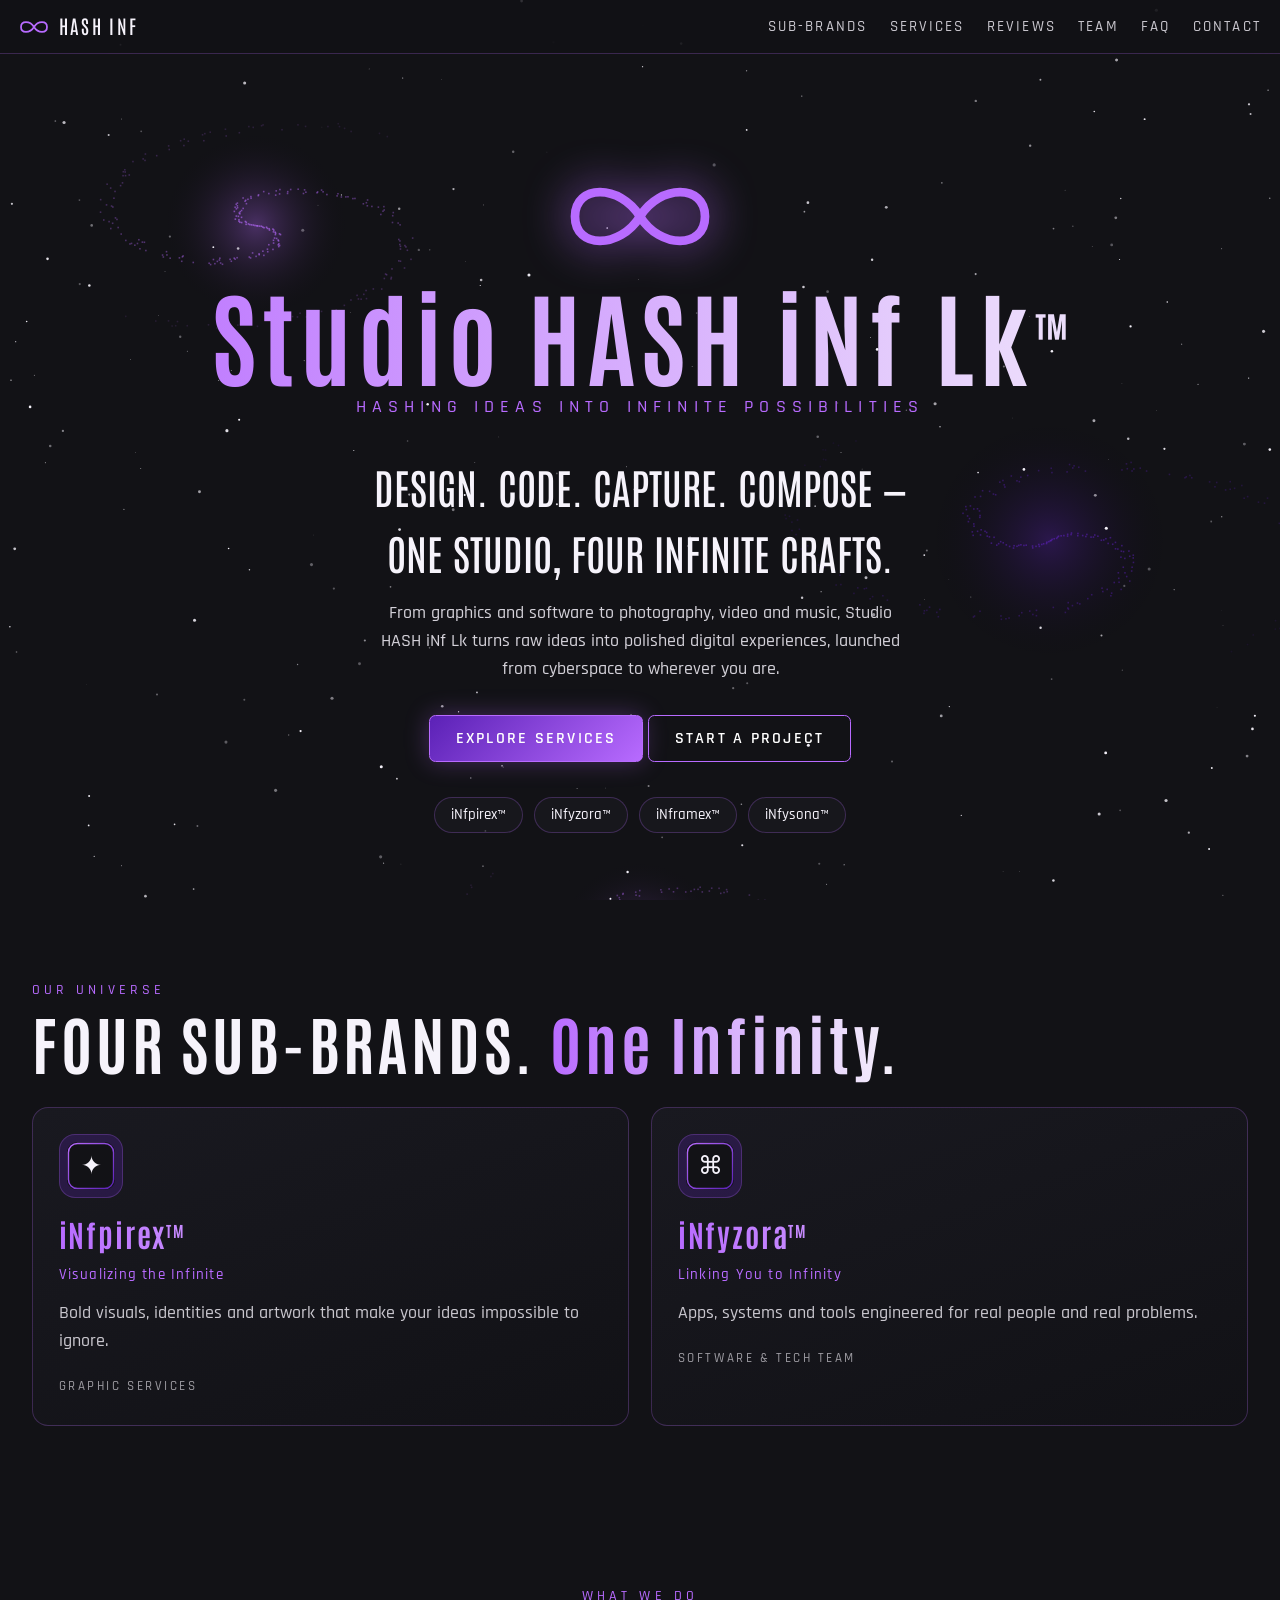
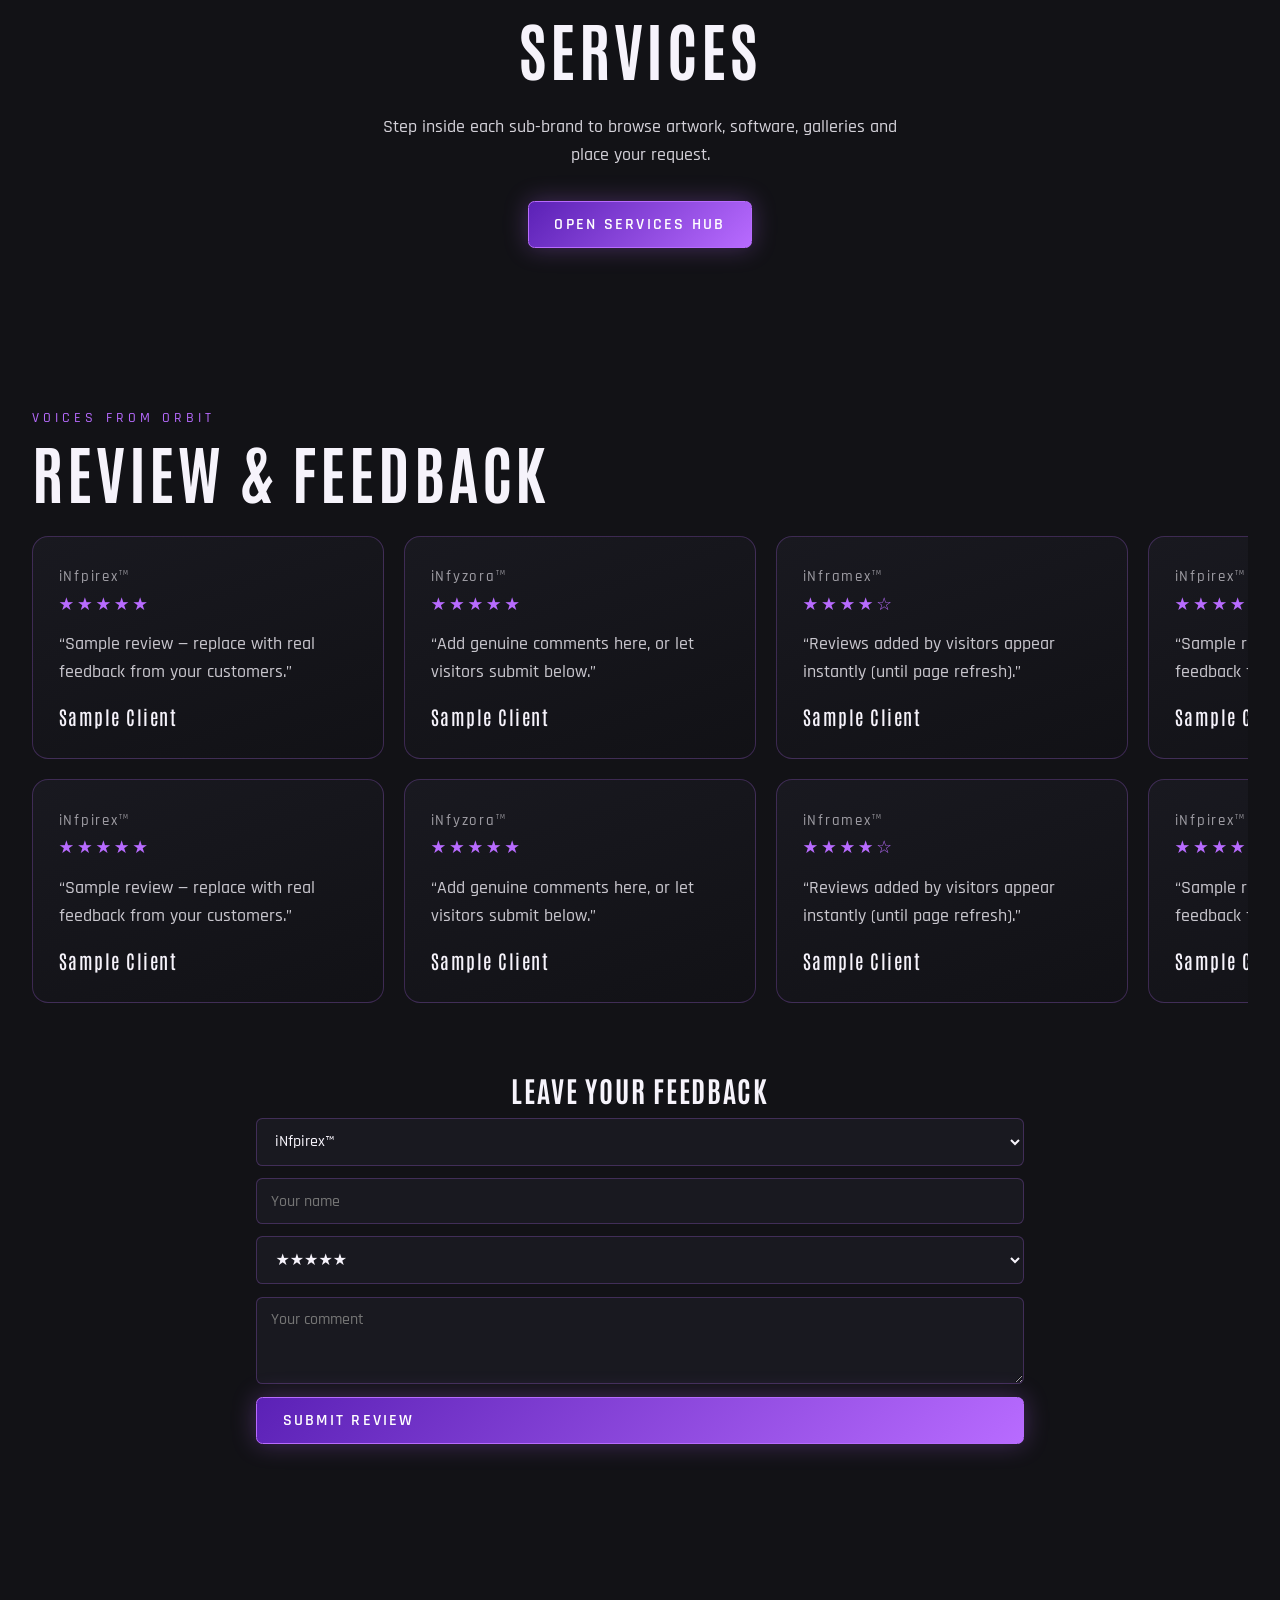
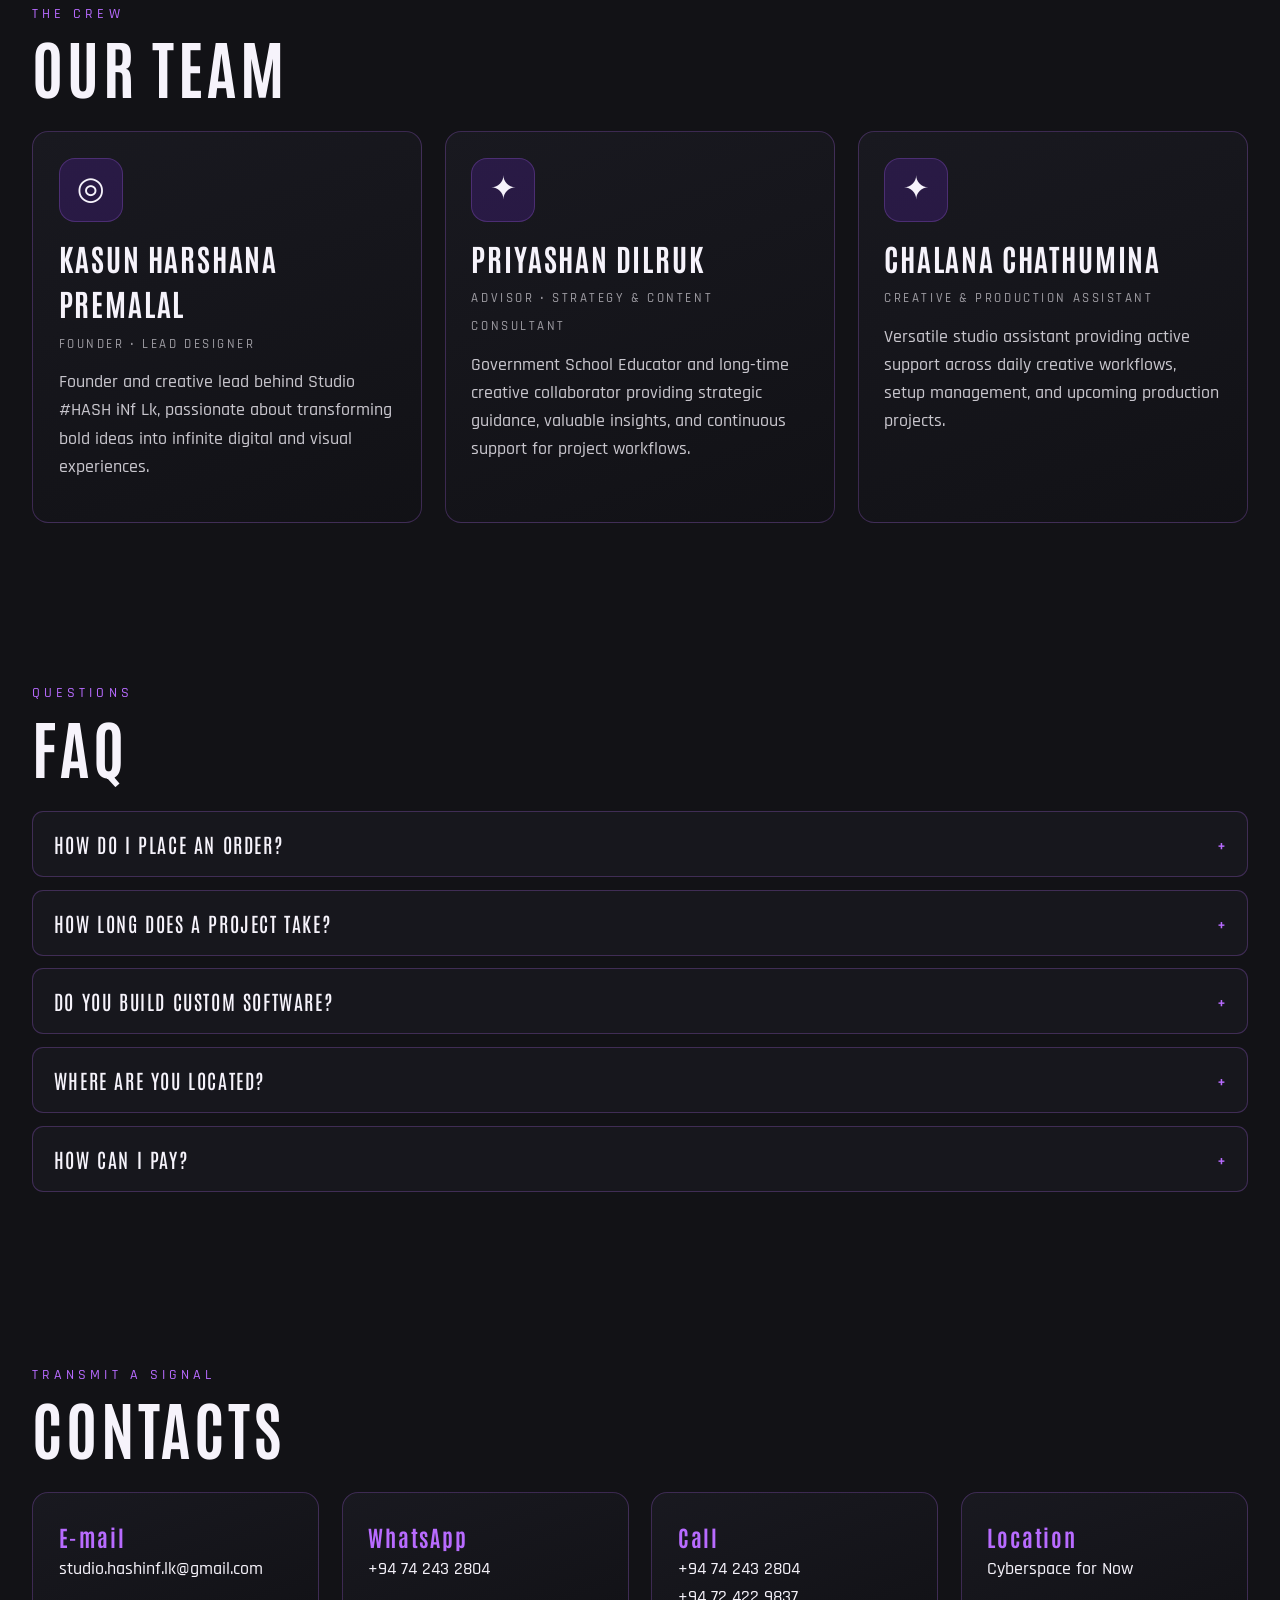
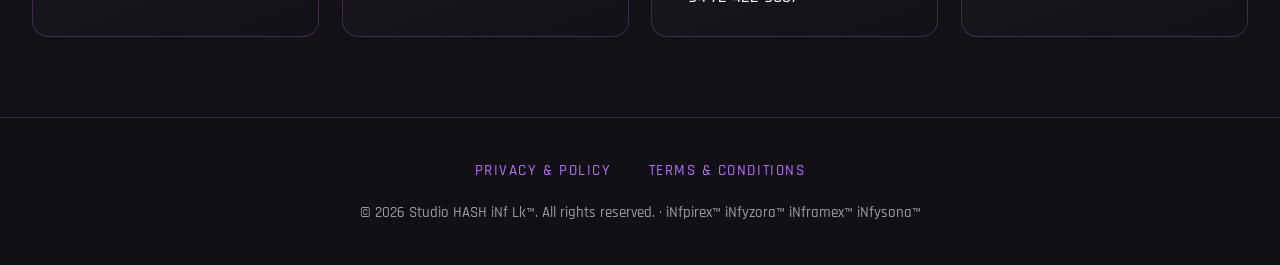
==== commit 444e30ed: "Update team member details and roles in index.html" ====
--- a/index.html
+++ b/index.html
@@ -108,28 +108,18 @@
         <div class="grid">
           <div class="card">
             <div class="ico">◎</div>
-            <h3>Kasun Harshana Premalal</h3><span class="role">Founder · Lead Developer</span>
-            <p>Builder behind Studio #HASH iNf Lk and Gradia SL.</p>
+            <h3>Kasun Harshana Premalal</h3><span class="role">Founder • Lead Designer</span>
+            <p>Founder and creative lead behind Studio #HASH iNf Lk, passionate about transforming bold ideas into infinite digital and visual experiences.</p>
           </div>
           <div class="card">
             <div class="ico">✦</div>
-            <h3>iNfpirex Team</h3><span class="role">Graphic Designers</span>
-            <p>Your name here — add photo &amp; bio.</p>
+            <h3>Priyashan Dilruk</h3><span class="role">Advisor • Strategy & Content Consultant</span>
+            <p>Government School Educator and long-time creative collaborator providing strategic guidance, valuable insights, and continuous support for project workflows.</p>
           </div>
           <div class="card">
-            <div class="ico">⌘</div>
-            <h3>iNfyzora Team</h3><span class="role">Software &amp; Tech</span>
-            <p>Your name here — add photo &amp; bio.</p>
-          </div>
-          <div class="card">
-            <div class="ico">◉</div>
-            <h3>iNframex Team</h3><span class="role">Media</span>
-            <p>Your name here — add photo &amp; bio.</p>
-          </div>
-          <div class="card">
-            <div class="ico">♪</div>
-            <h3>iNfysona Team</h3><span class="role">Music &amp; Audio</span>
-            <p>Your name here — add photo &amp; bio.</p>
+            <div class="ico">✦</div>
+            <h3>Chalana Chathumina</h3><span class="role">Creative & Production Assistant</span>
+            <p>Versatile studio assistant providing active support across daily creative workflows, setup management, and upcoming production projects.</p>
           </div>
         </div>
       </div>
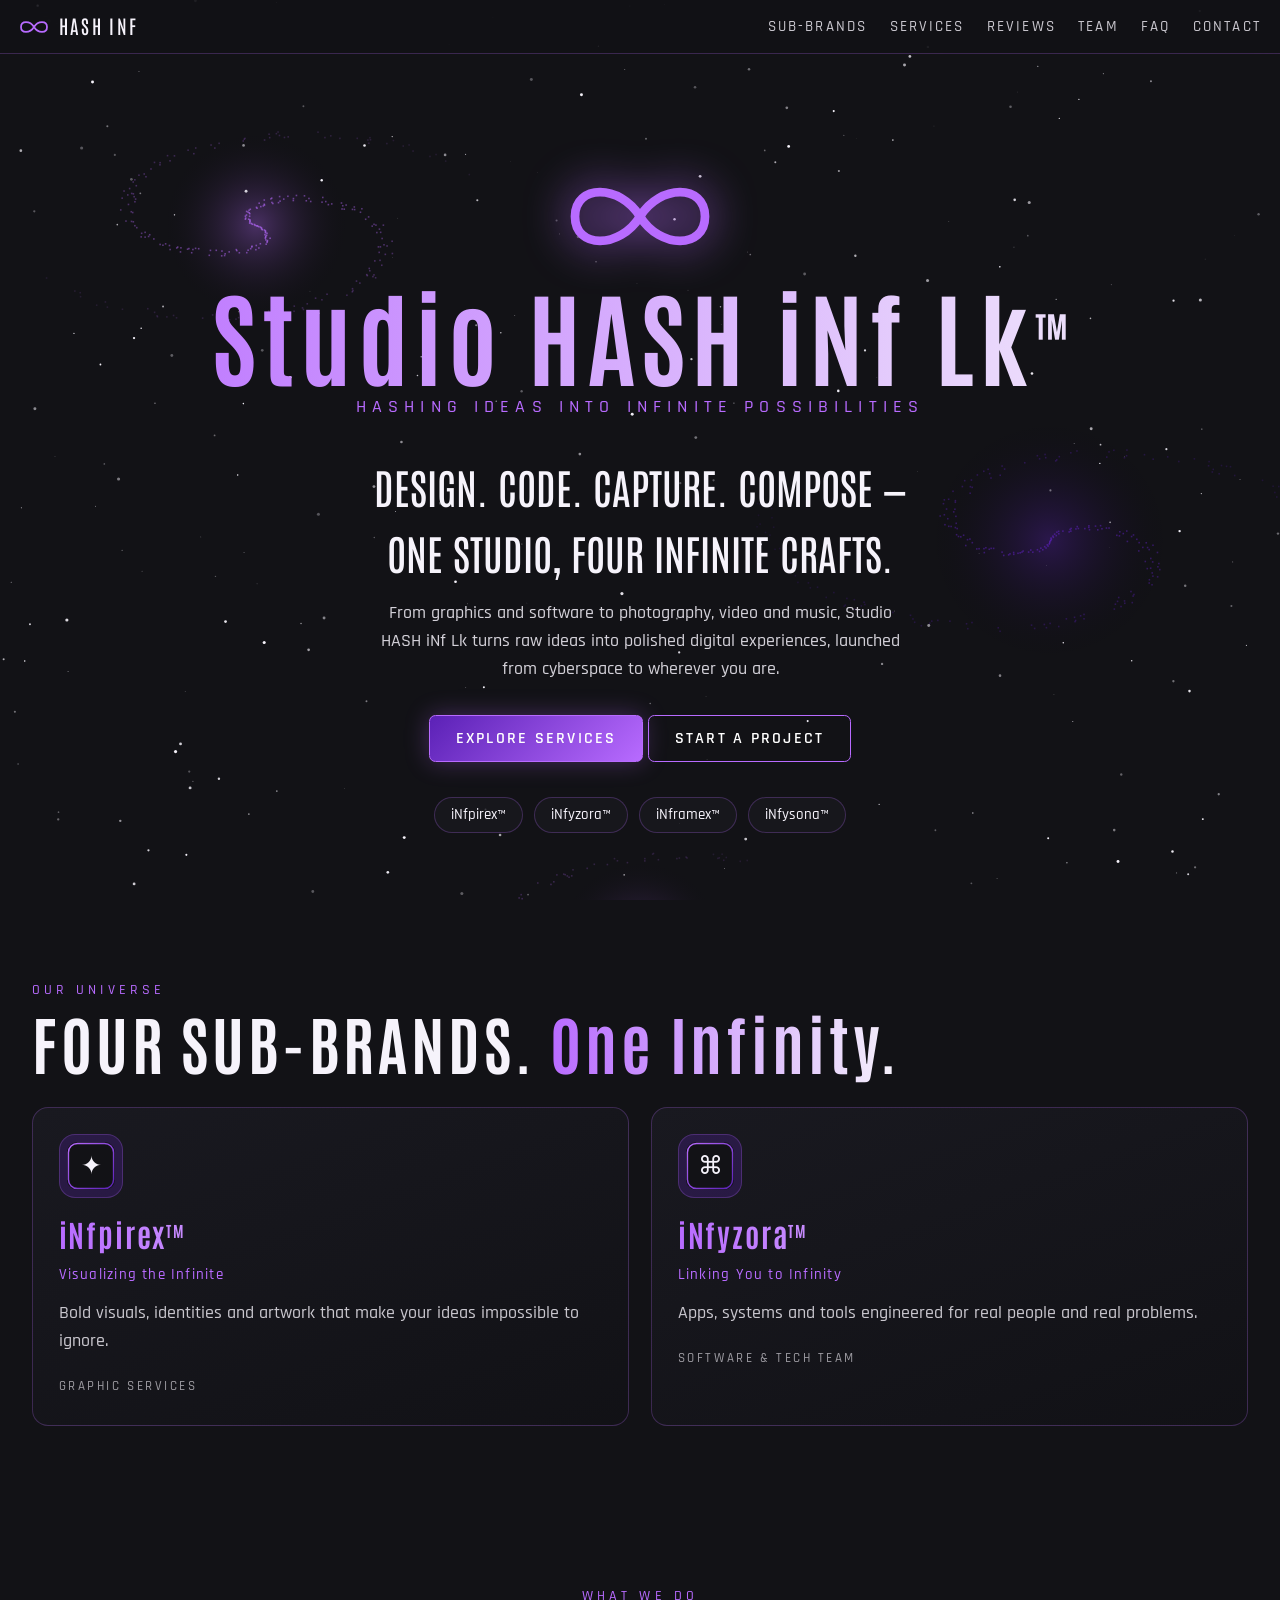
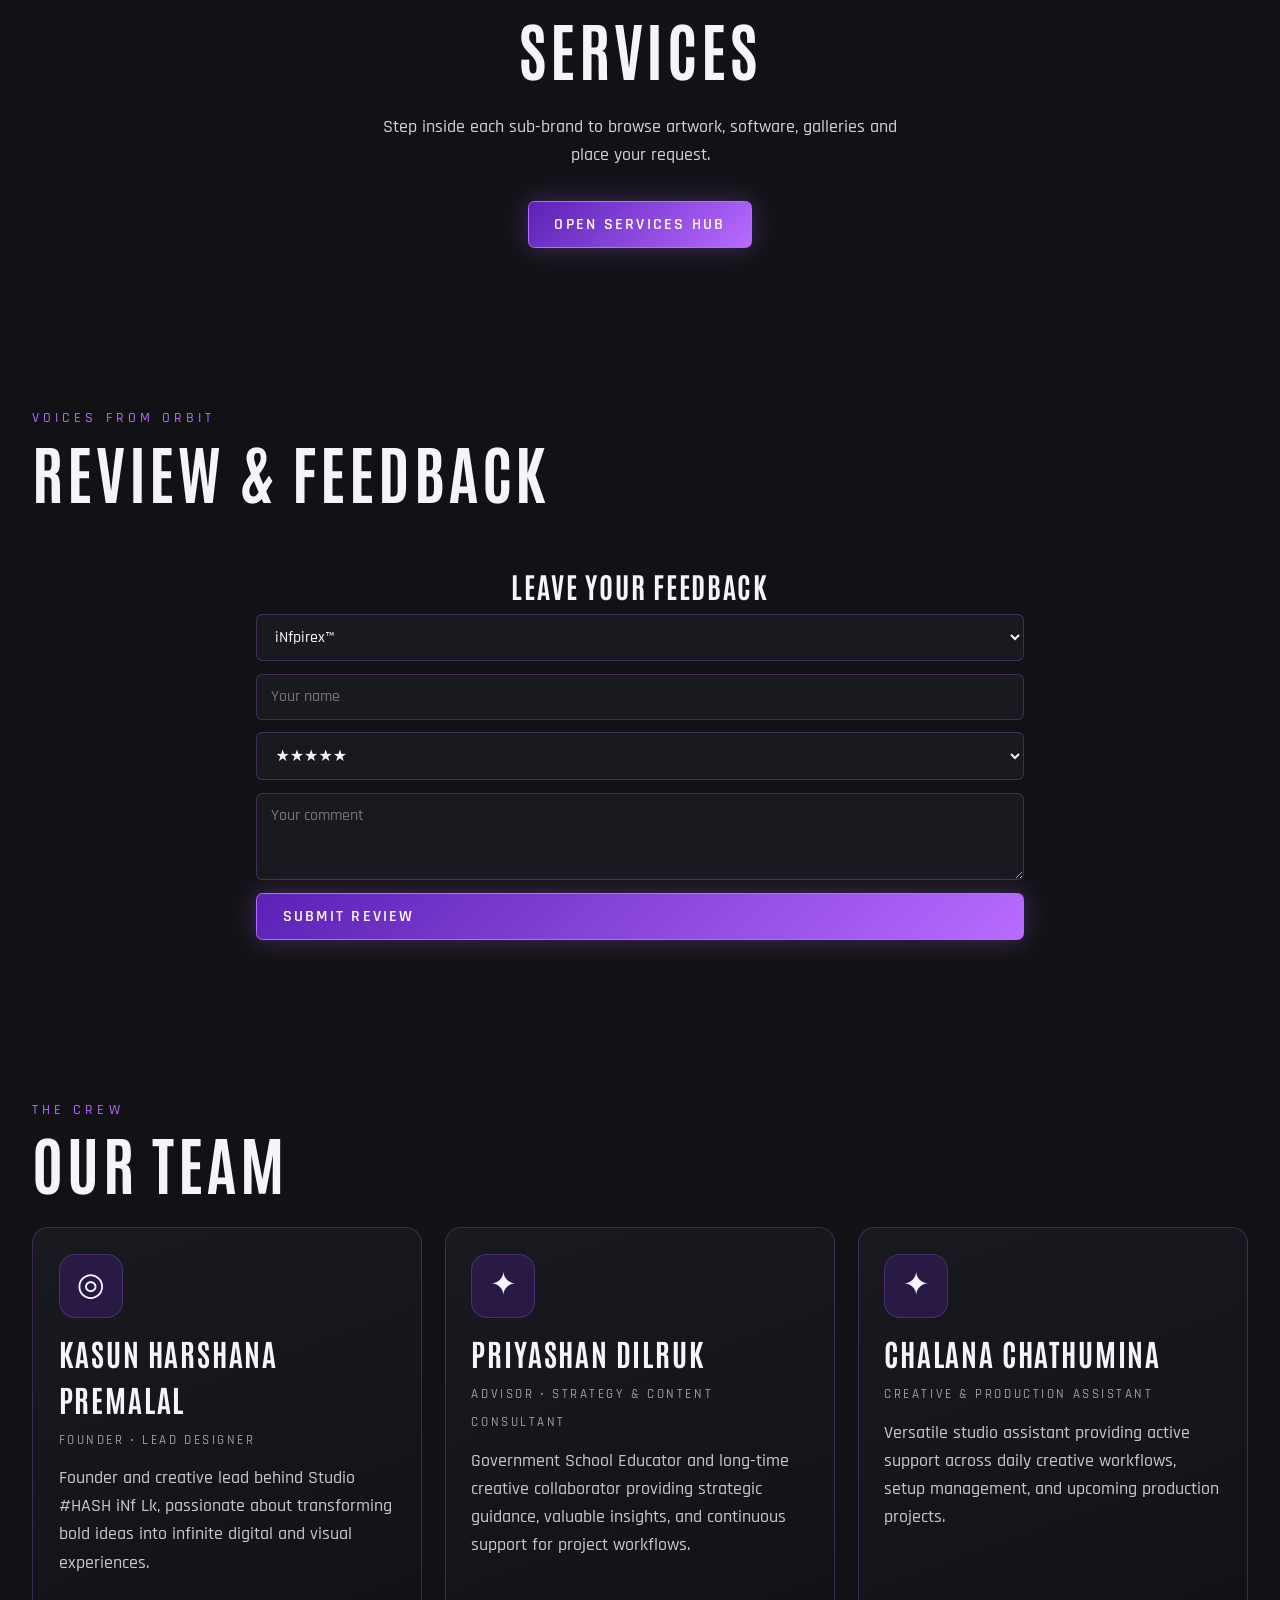
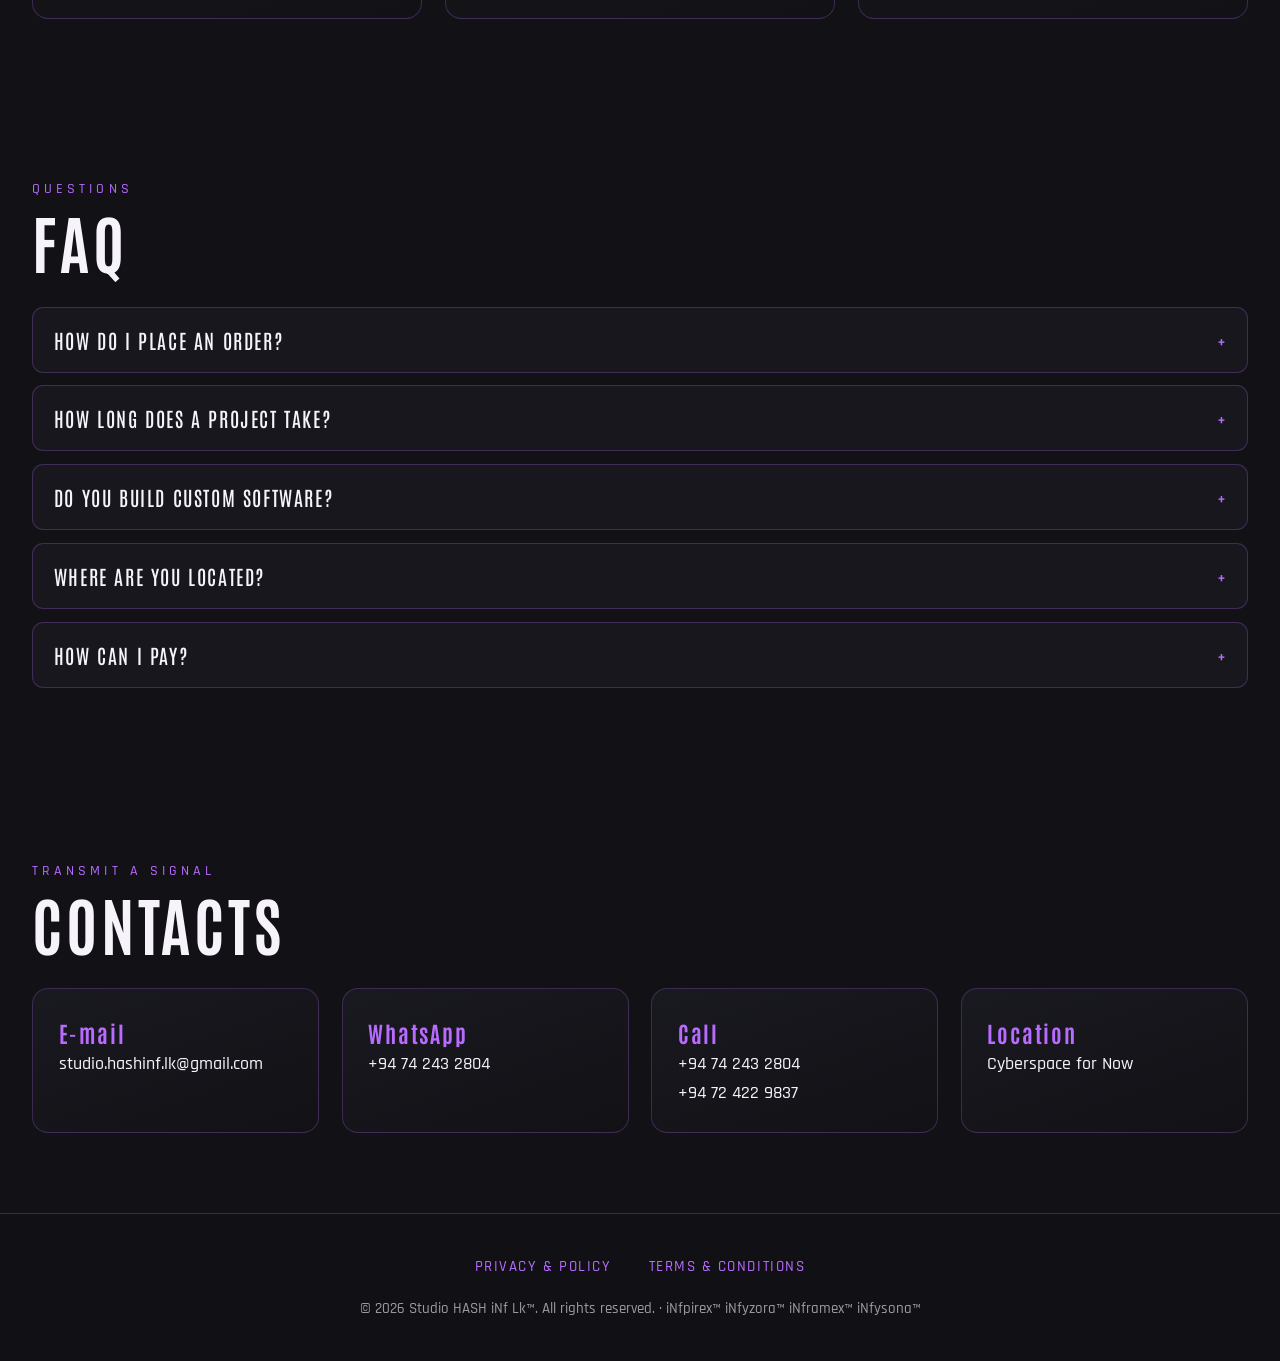
==== commit ed85c720: "Comment out reviews container in index.html Comment out the reviews container section in HTML." ====
--- a/index.html
+++ b/index.html
@@ -69,14 +69,14 @@
       <div class="wrap">
         <div class="eyebrow">Voices from Orbit</div>
         <h2>Review &amp; Feedback</h2>
-        <div class="reviews-container">
+        <!--<div class="reviews-container">
           <div class="review-row marquee-right">
             <div class="review-track" id="rvGridTop"></div>
           </div>
           <div class="review-row marquee-left">
             <div class="review-track" id="rvGridBottom"></div>
           </div>
-        </div>
+        </div>-->
         <div class="reviews">
           <form class="f" id="rvForm">
             <h3 style="font-size:1.8rem">Leave your feedback</h3>
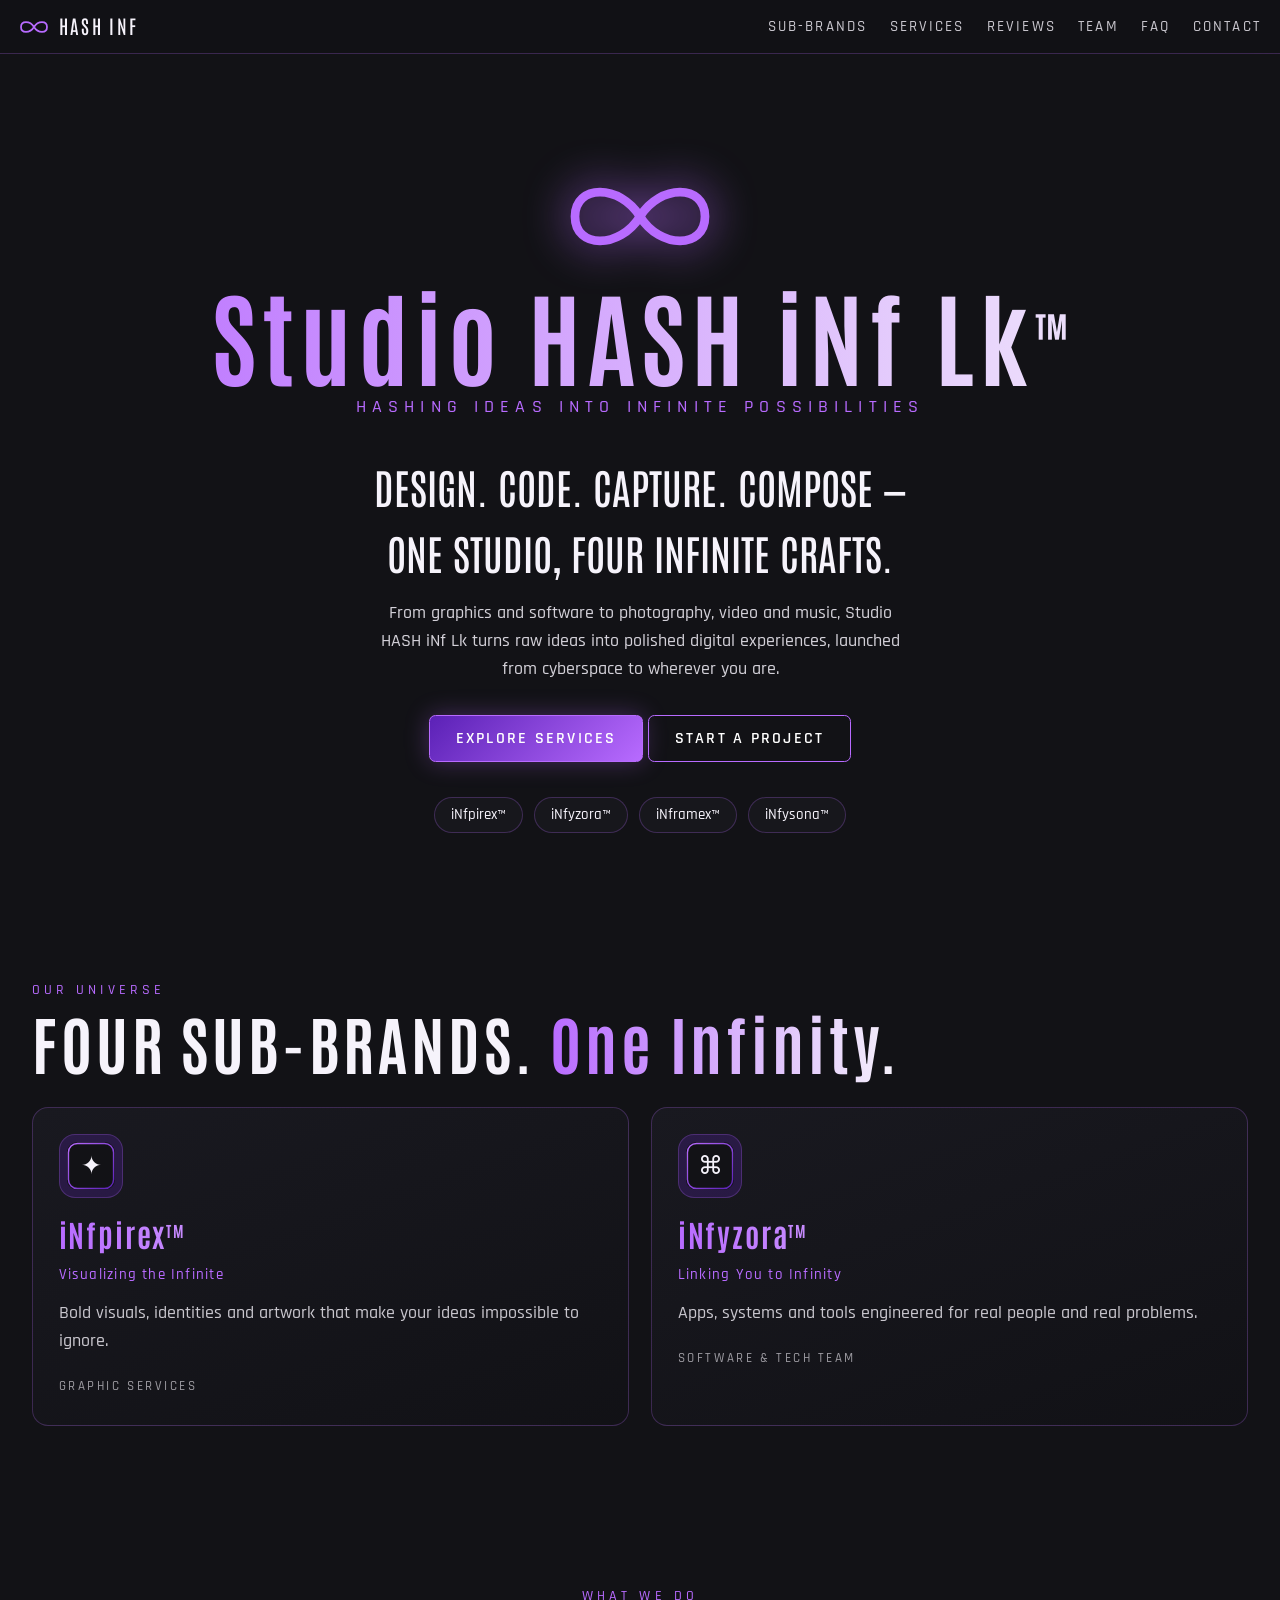
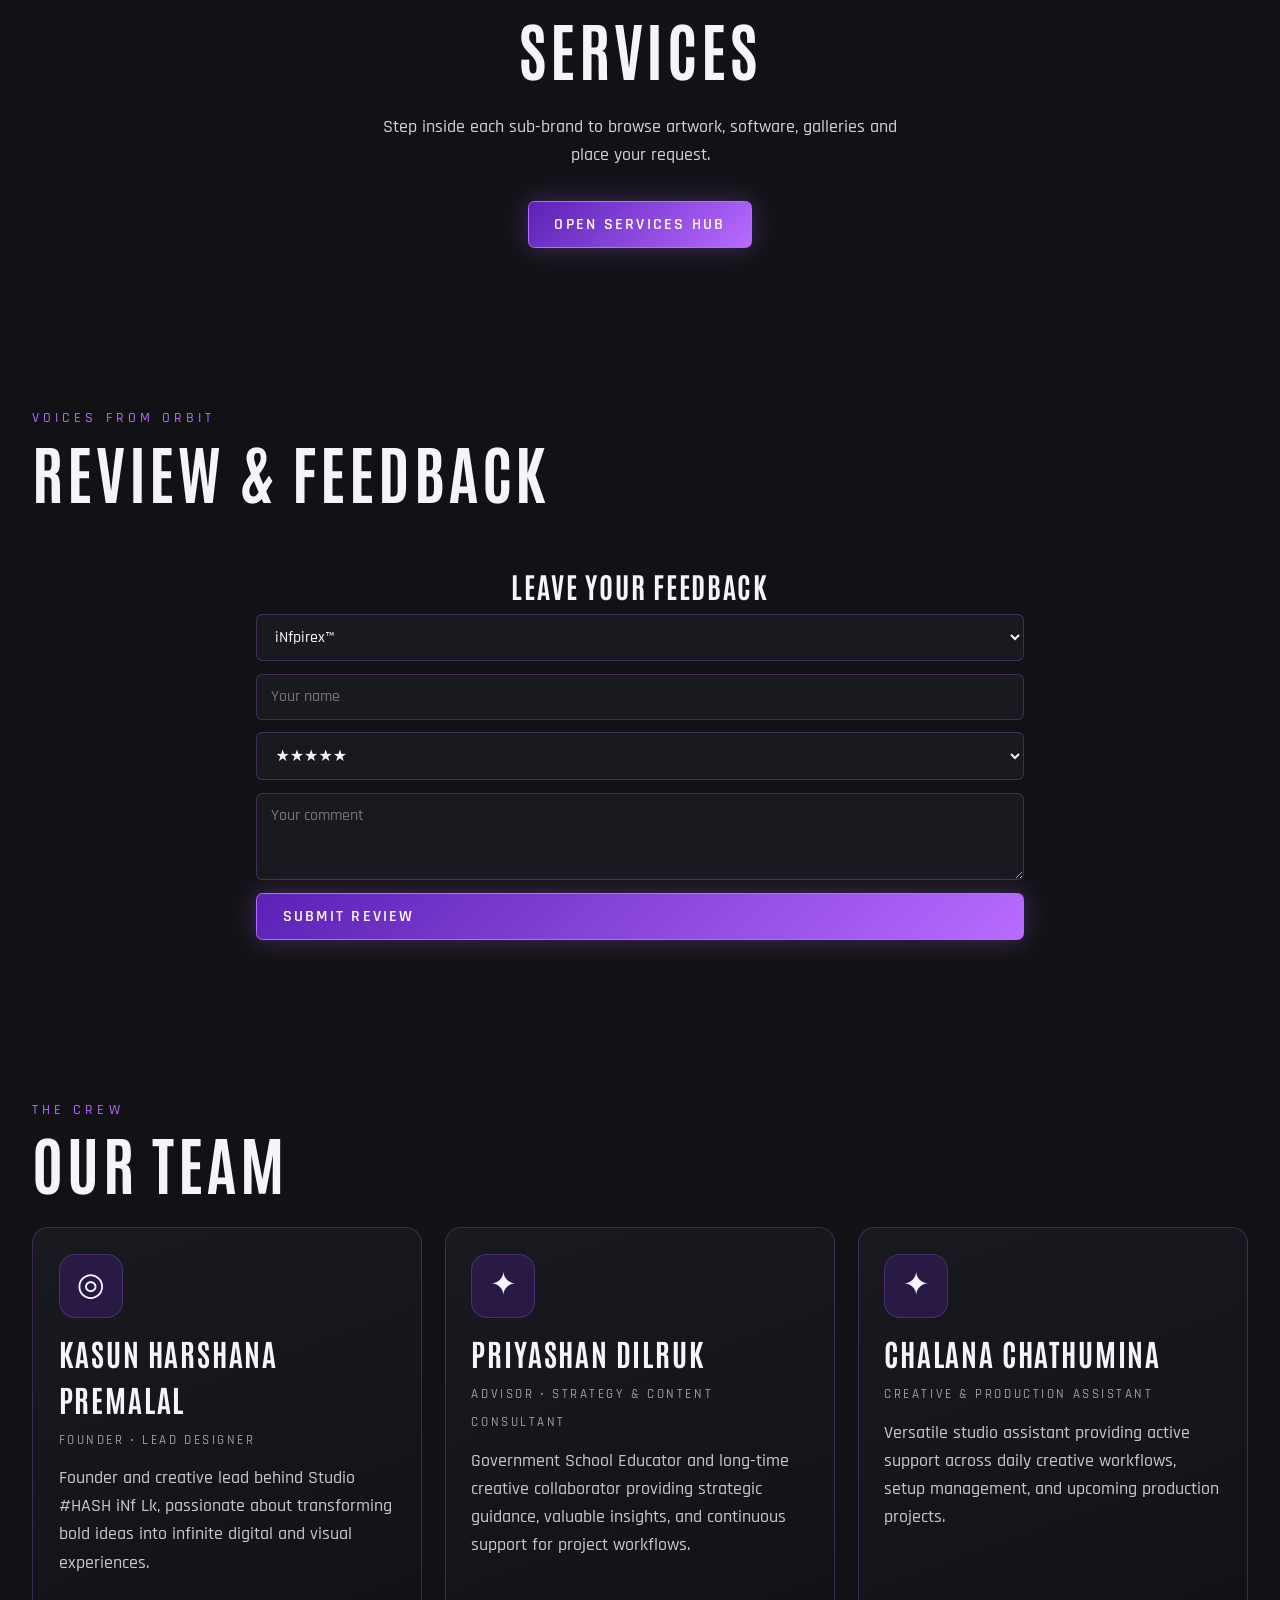
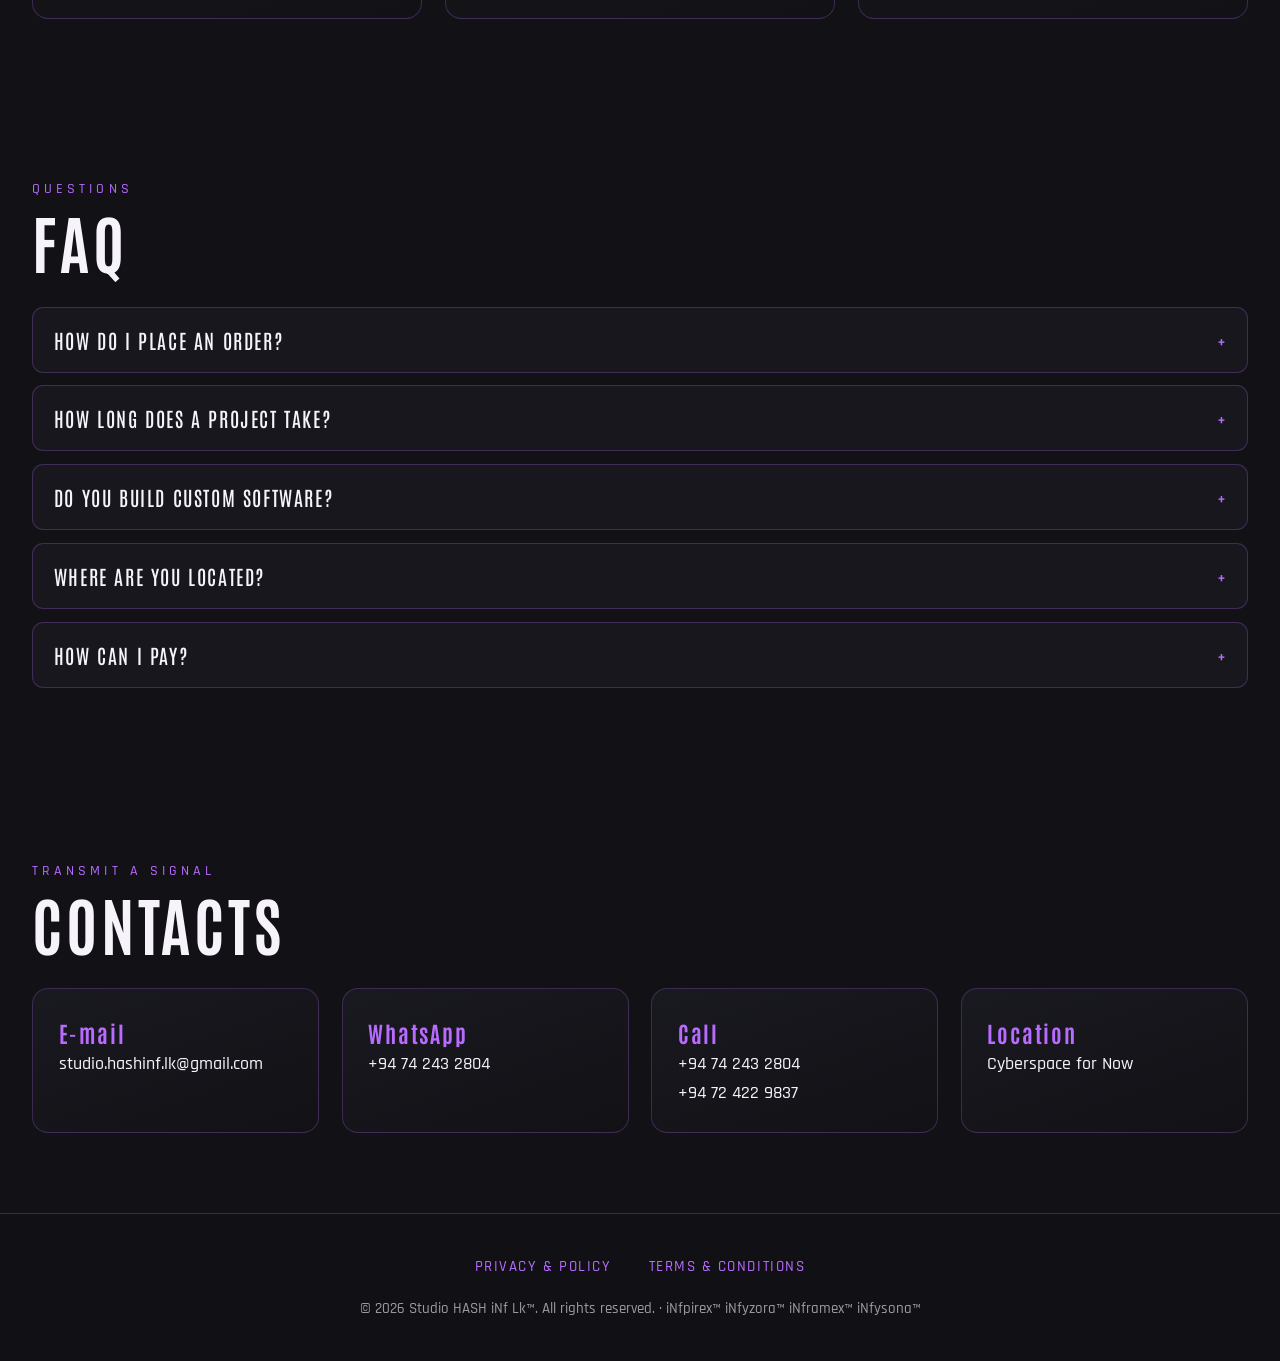
==== commit f68d5ea1: "Add target='_blank' to email link and uncomment div" ====
--- a/index.html
+++ b/index.html
@@ -158,7 +158,7 @@
         <div class="eyebrow">Transmit a Signal</div>
         <h2>Contacts</h2>
         <div class="grid">
-          <a class="card" href="https://mail.google.com/mail/?view=cm&fs=1&to=studio.hashinf.lk@gmail.com"><b>E-mail</b>studio.hashinf.lk@gmail.com</a>
+          <a class="card" href="https://mail.google.com/mail/?view=cm&fs=1&to=studio.hashinf.lk@gmail.com" target="_blank"><b>E-mail</b>studio.hashinf.lk@gmail.com</a>
           <a class="card" href="https://wa.me/94742432804" target="_blank" rel="noopener"><b>WhatsApp</b>+94 74 243
             2804</a>
           <a class="card" href="tel:+94742432804"><b>Call</b>+94 74 243 2804<br>+94 72 422 9837</a>
@@ -202,7 +202,7 @@
           Order</button>
       </div>
 
-      <!-- <div class="panel">
+      <div class="panel">
         <div class="bg y"></div>
         <div class="ico"><img src="logos/infyzora.svg" alt="" width="56" height="56"></div>
         <h3 class="grad">iNfyzora<span class='tm-small'>TM</span></h3>
@@ -249,7 +249,7 @@
         <button class="btn" data-wa="Hello iNfysona! I would like to place my mixdown.">Place Your Mixdown Now</button>
       </div>
     </div>
-  </div> -->
+  </div>
 
   <!-- Policy popups -->
   <div class="pop" id="privacy">
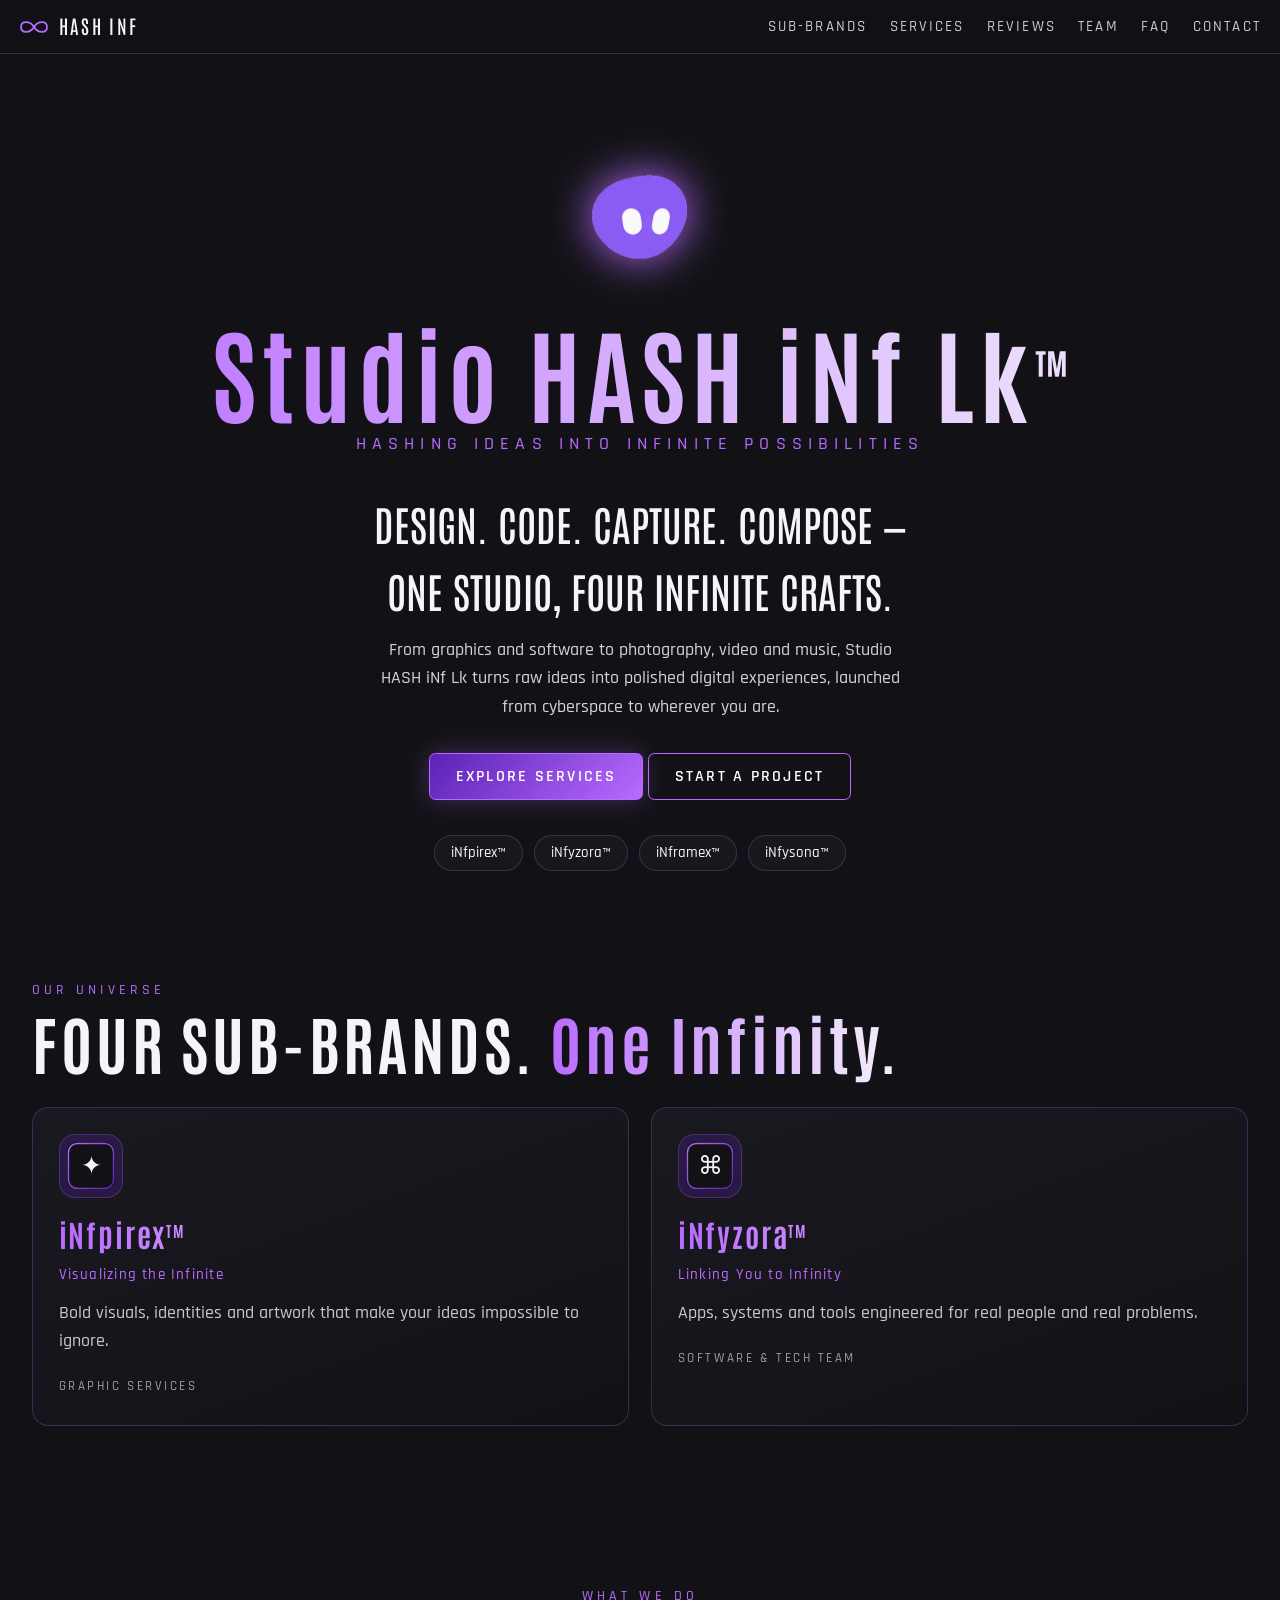
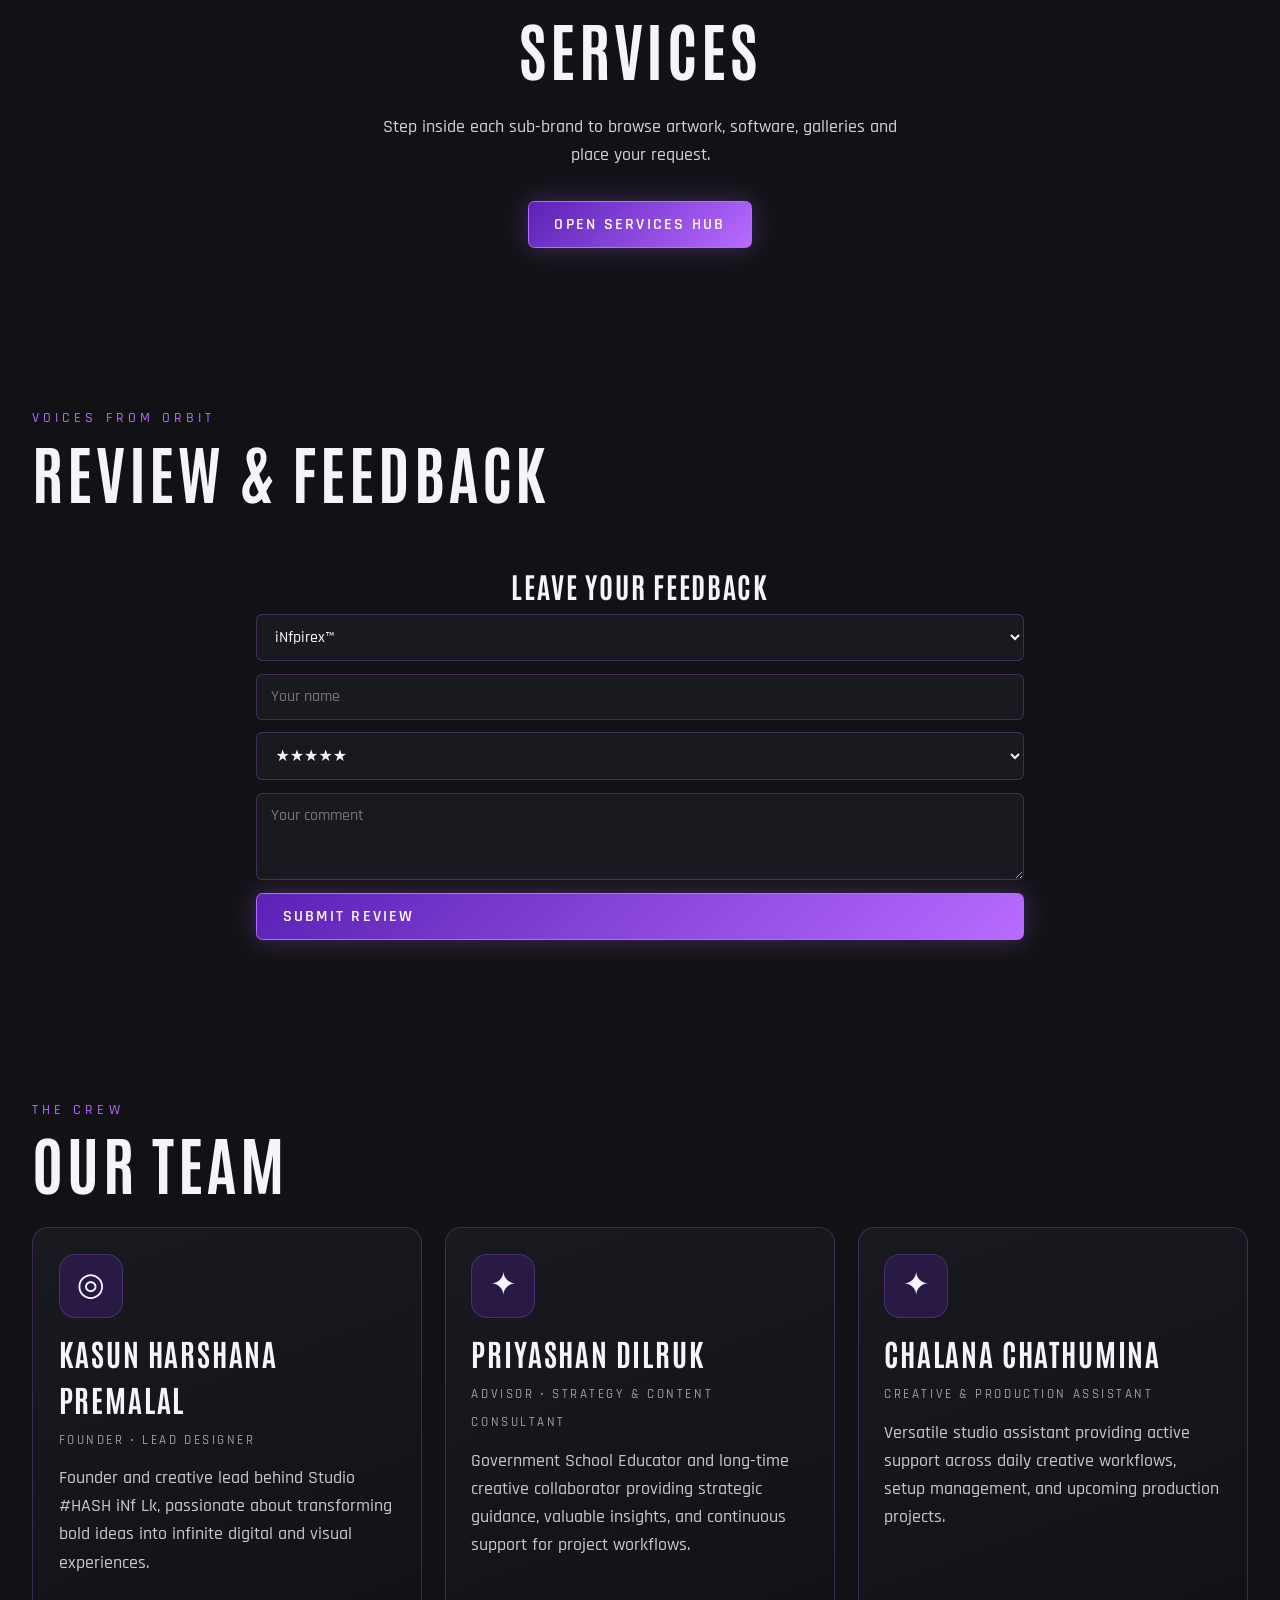
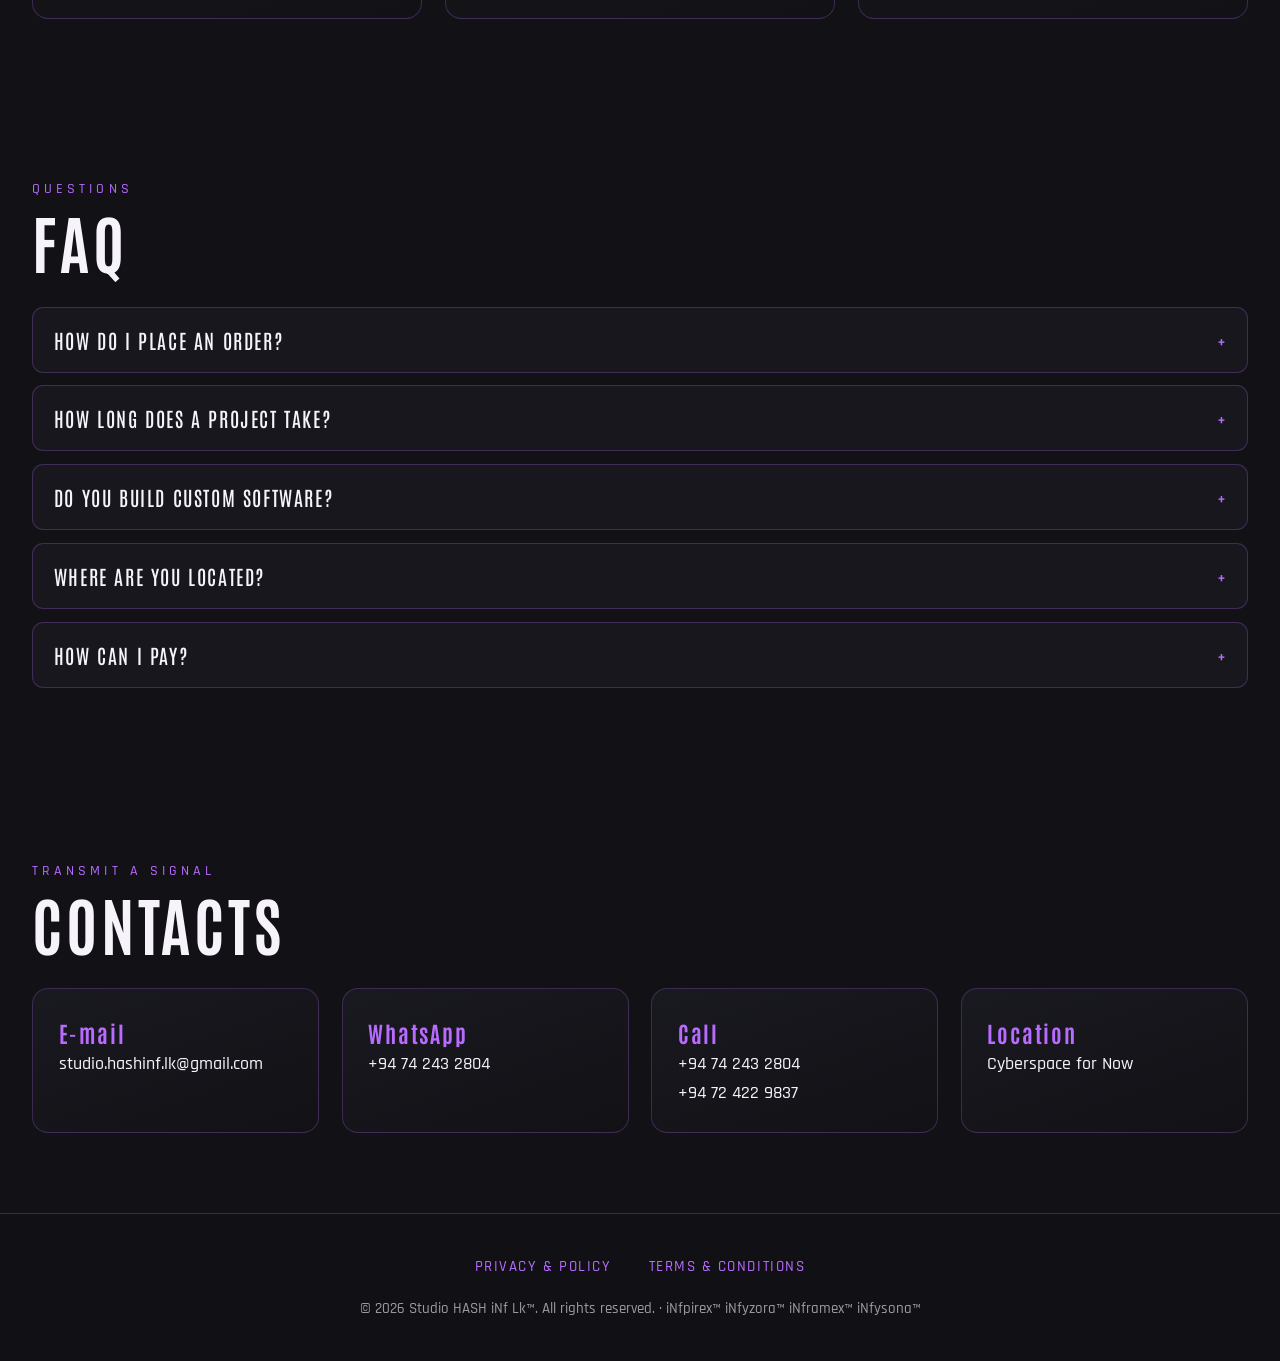
==== commit d26f7035: "Replace logo image source in index.html" ====
--- a/index.html
+++ b/index.html
@@ -31,7 +31,7 @@
   <header id="hero">
     <div class="wrap">
       <!-- Replace with <img src="main-logo.png"> -->
-      <img class="mark" src="logos/main-logo.svg" alt="Studio HASH iNf Lk logo">
+      <img class="mark" src="logos/bloub-hash2.webp" alt="Studio HASH iNf Lk logo">
       <h1 class="grad">Studio HASH <span class="lo">i</span>N<span class="lo">f</span> Lk<sup>™</sup></h1>
       <div class="tag">Hashing Ideas into Infinite Possibilities</div>
       <div class="head">Design. Code. Capture. Compose — one studio, four infinite crafts.</div>
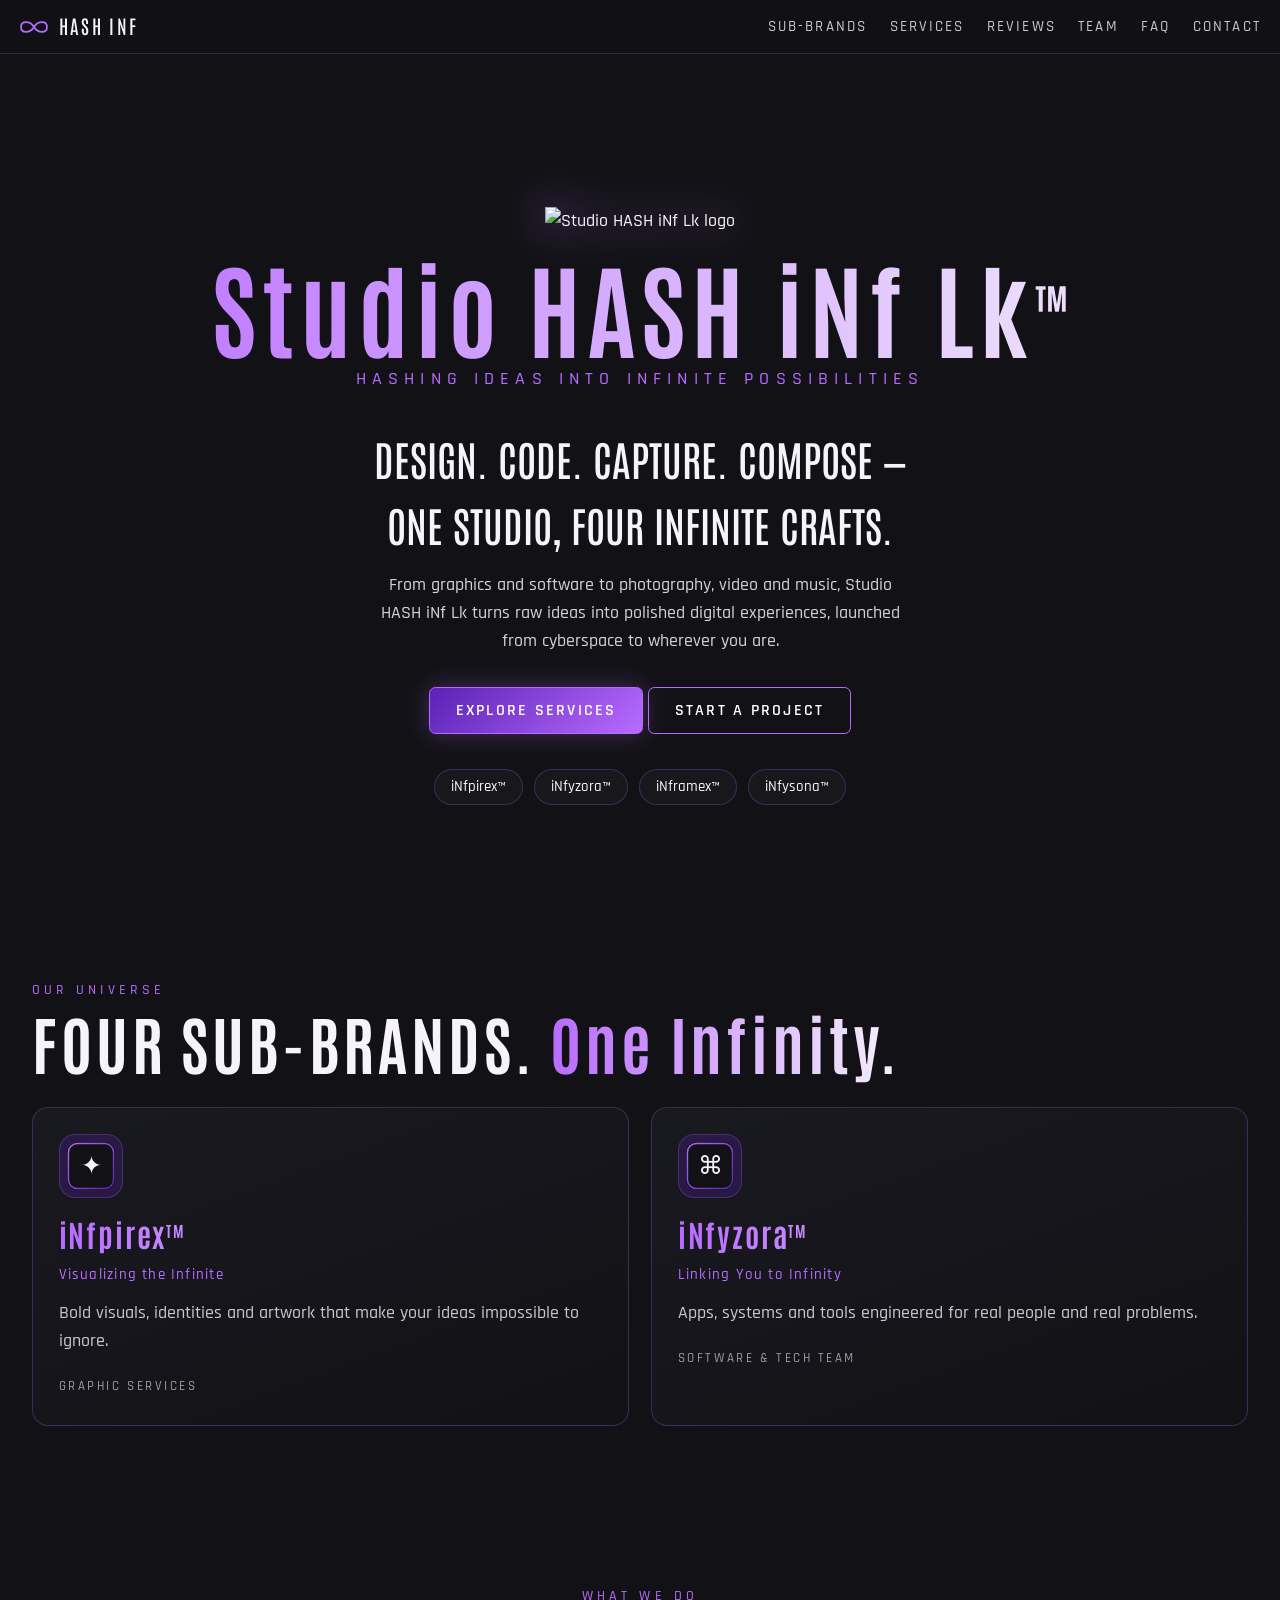
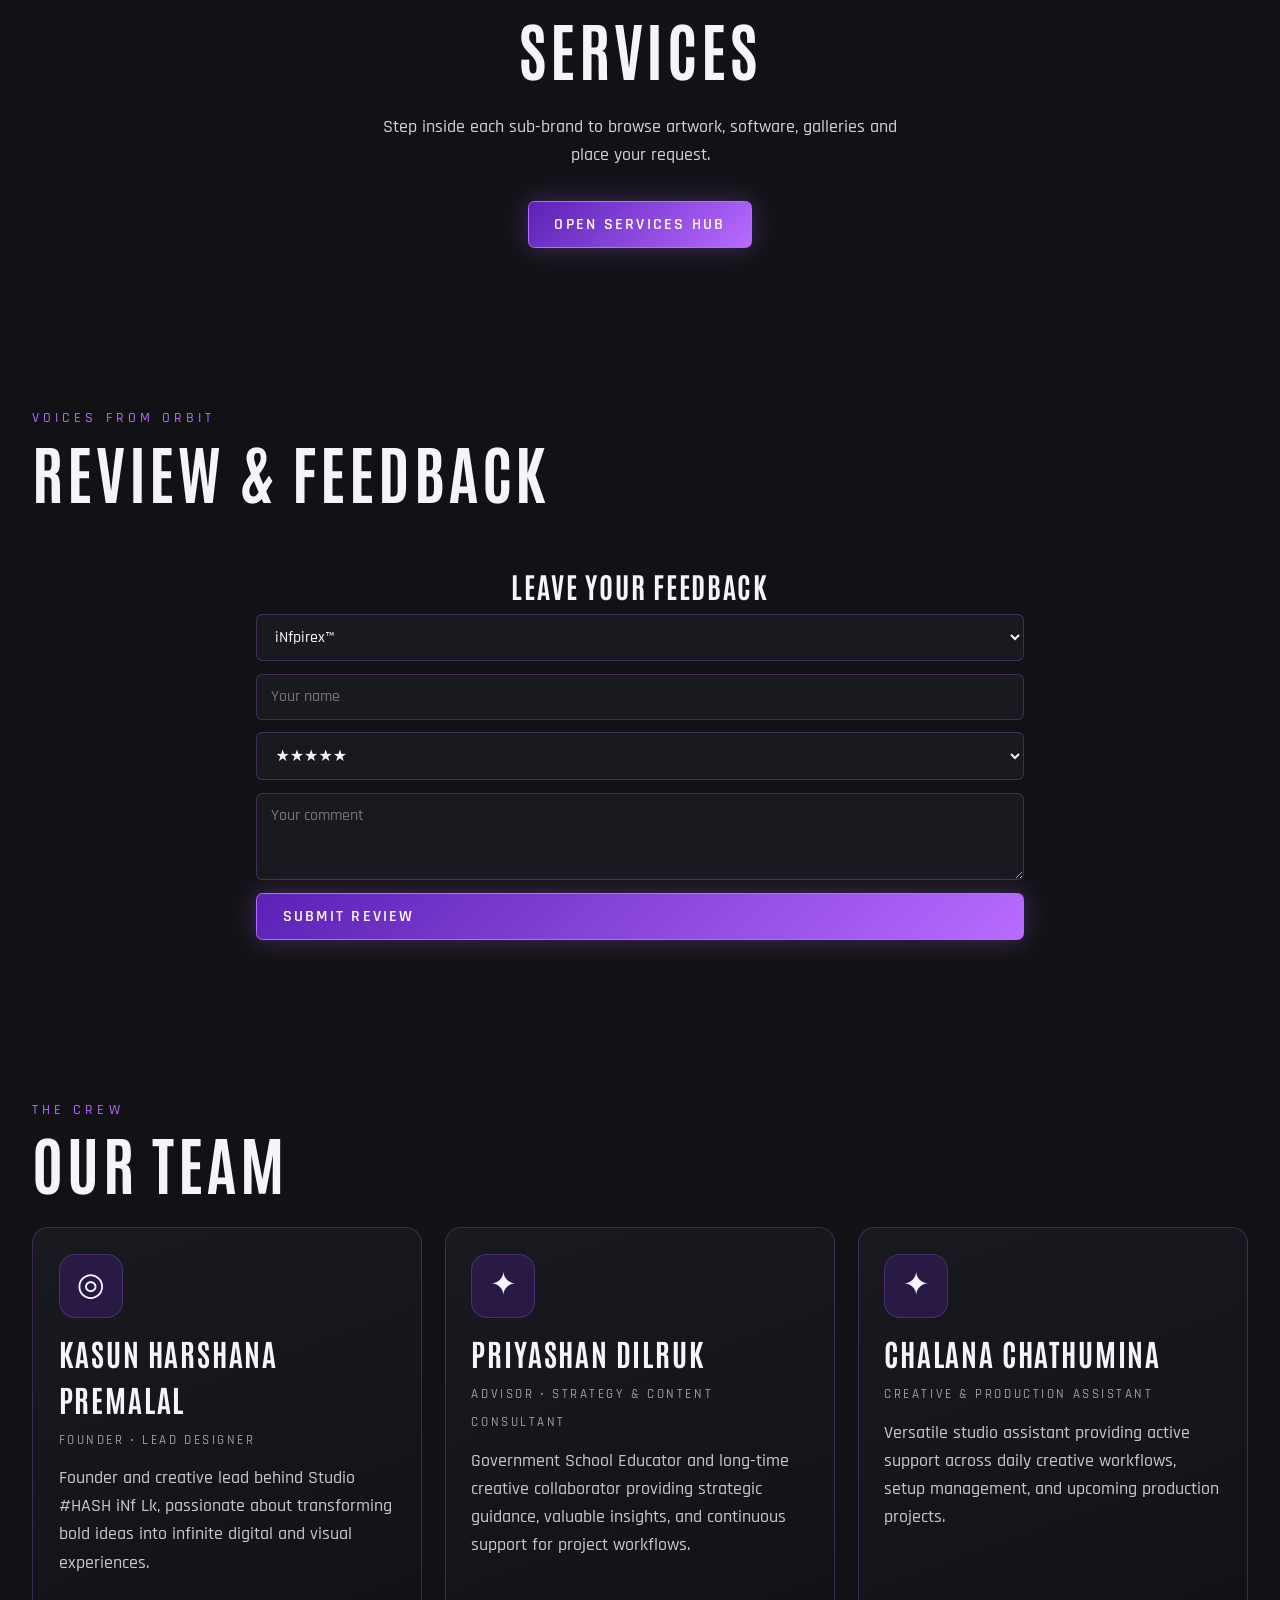
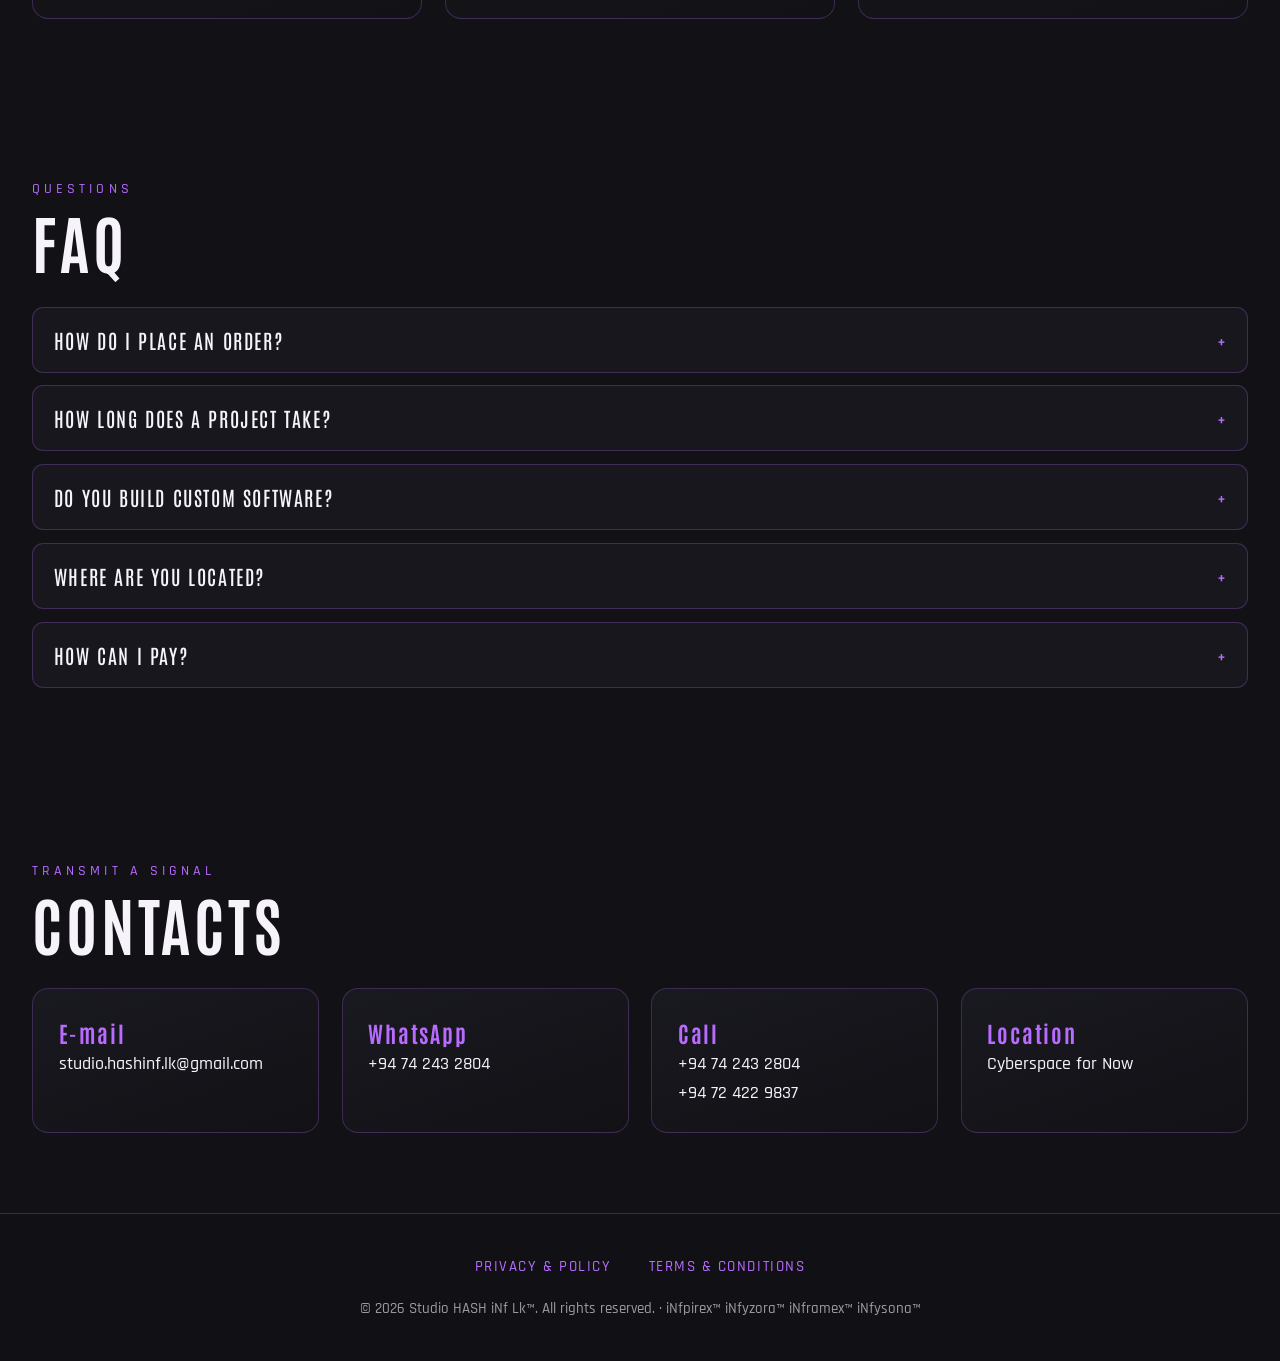
==== commit 8261ad75: "Change logo image format from webp to gif" ====
--- a/index.html
+++ b/index.html
@@ -31,7 +31,7 @@
   <header id="hero">
     <div class="wrap">
       <!-- Replace with <img src="main-logo.png"> -->
-      <img class="mark" src="logos/bloub-hash2.webp" alt="Studio HASH iNf Lk logo">
+      <img class="mark" src="logos/bloub-hash2.gif" alt="Studio HASH iNf Lk logo">
       <h1 class="grad">Studio HASH <span class="lo">i</span>N<span class="lo">f</span> Lk<sup>™</sup></h1>
       <div class="tag">Hashing Ideas into Infinite Possibilities</div>
       <div class="head">Design. Code. Capture. Compose — one studio, four infinite crafts.</div>
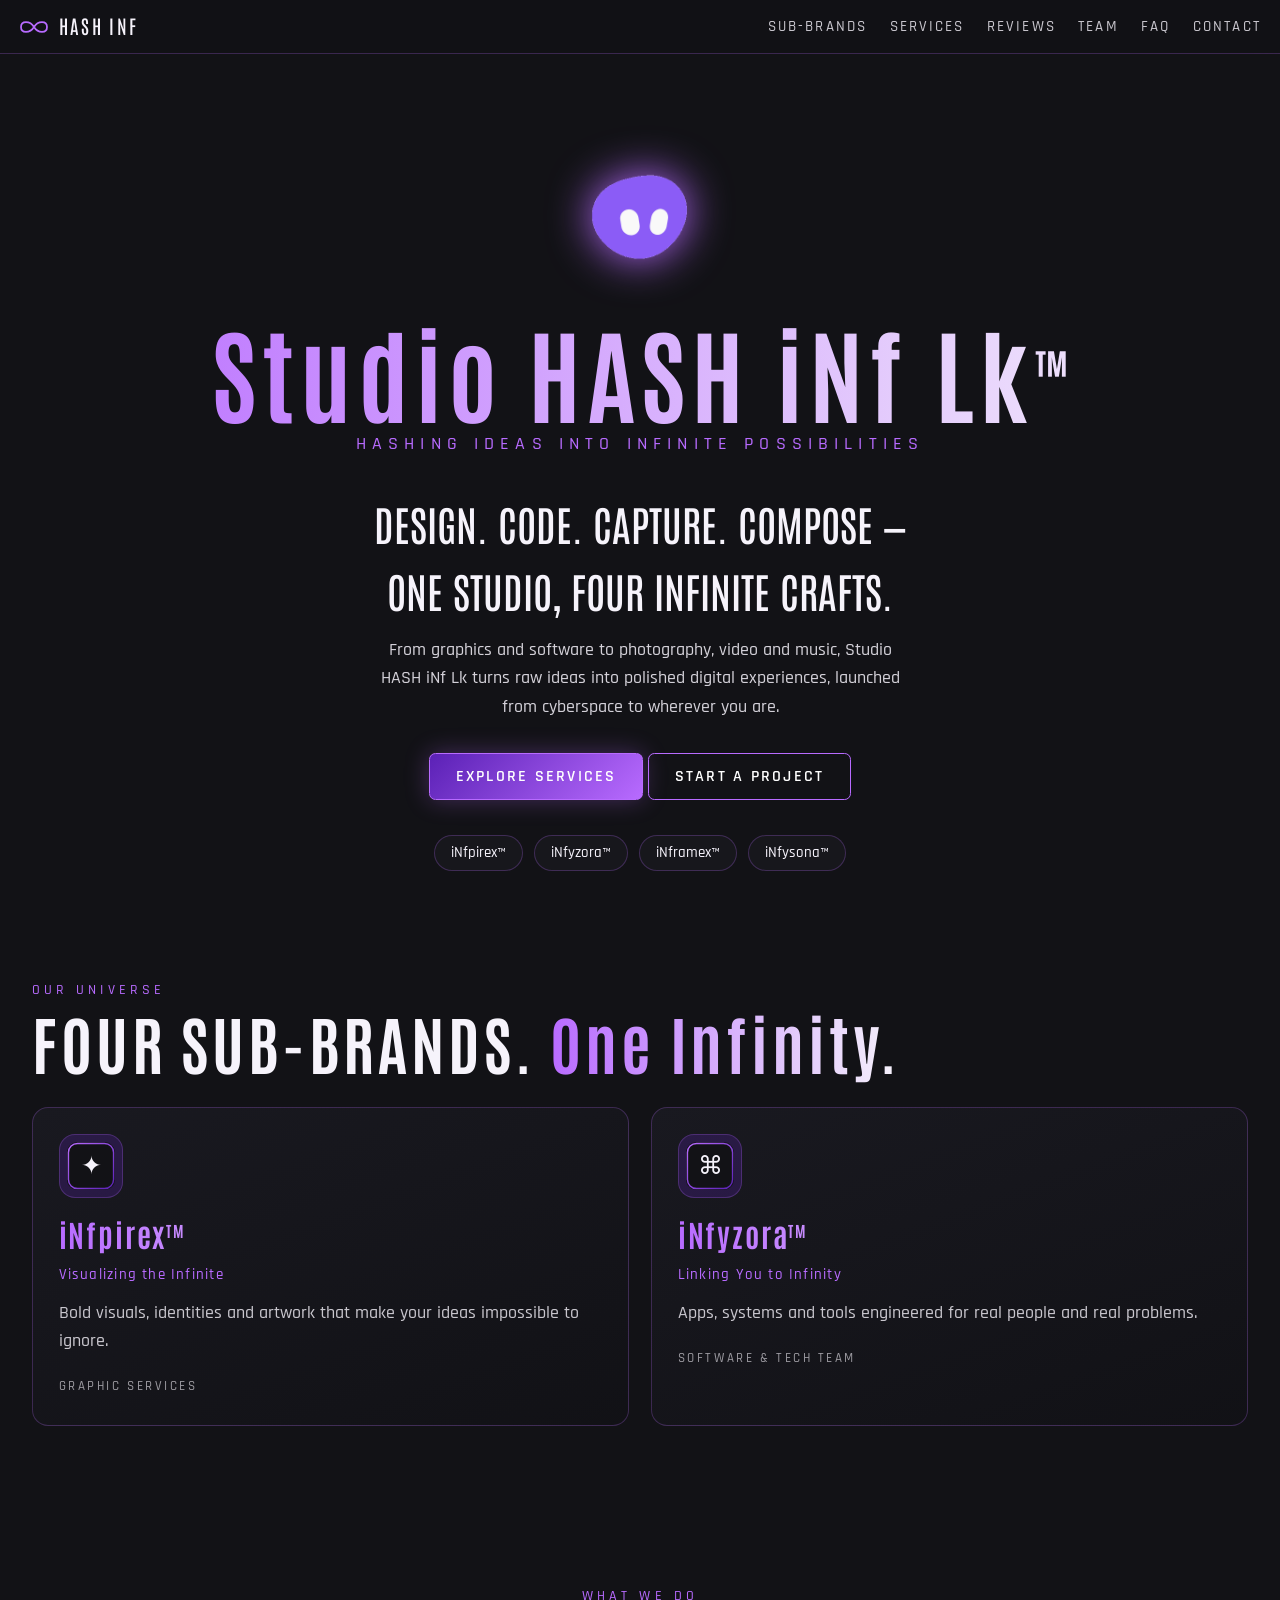
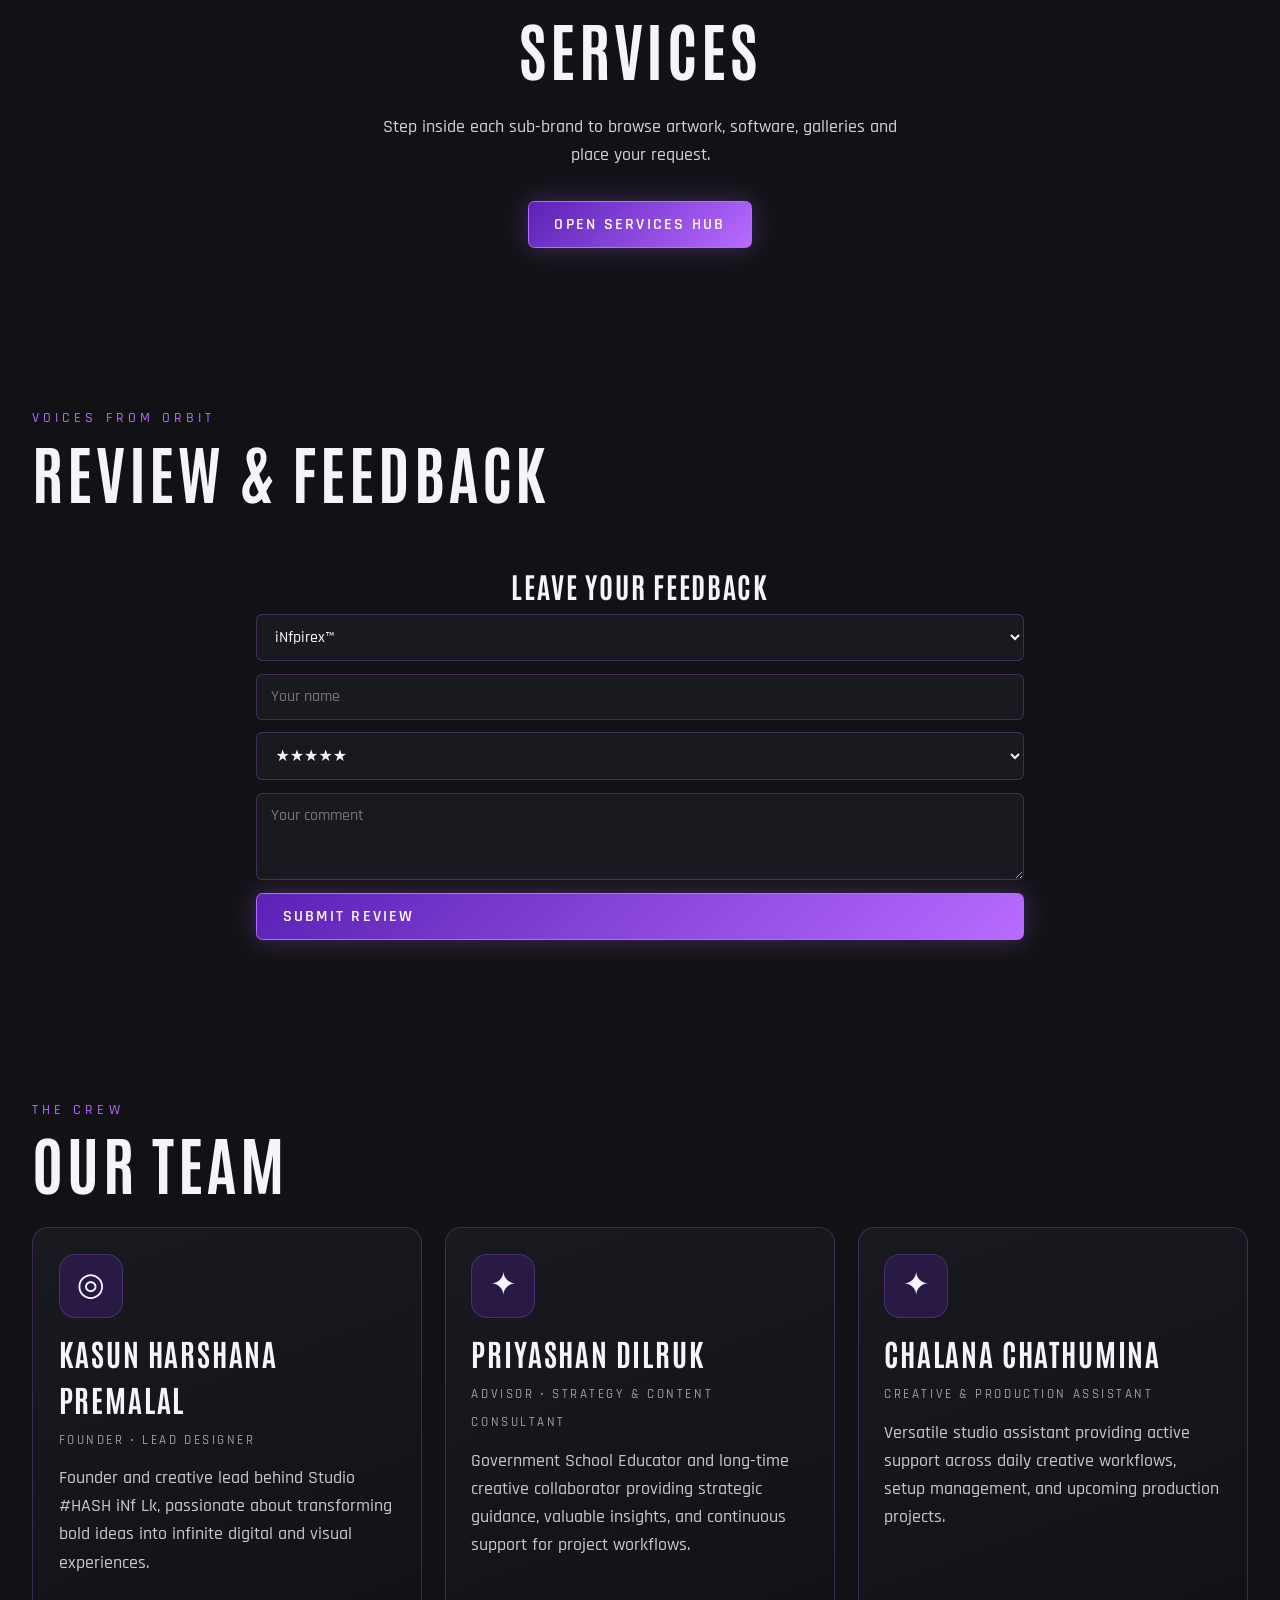
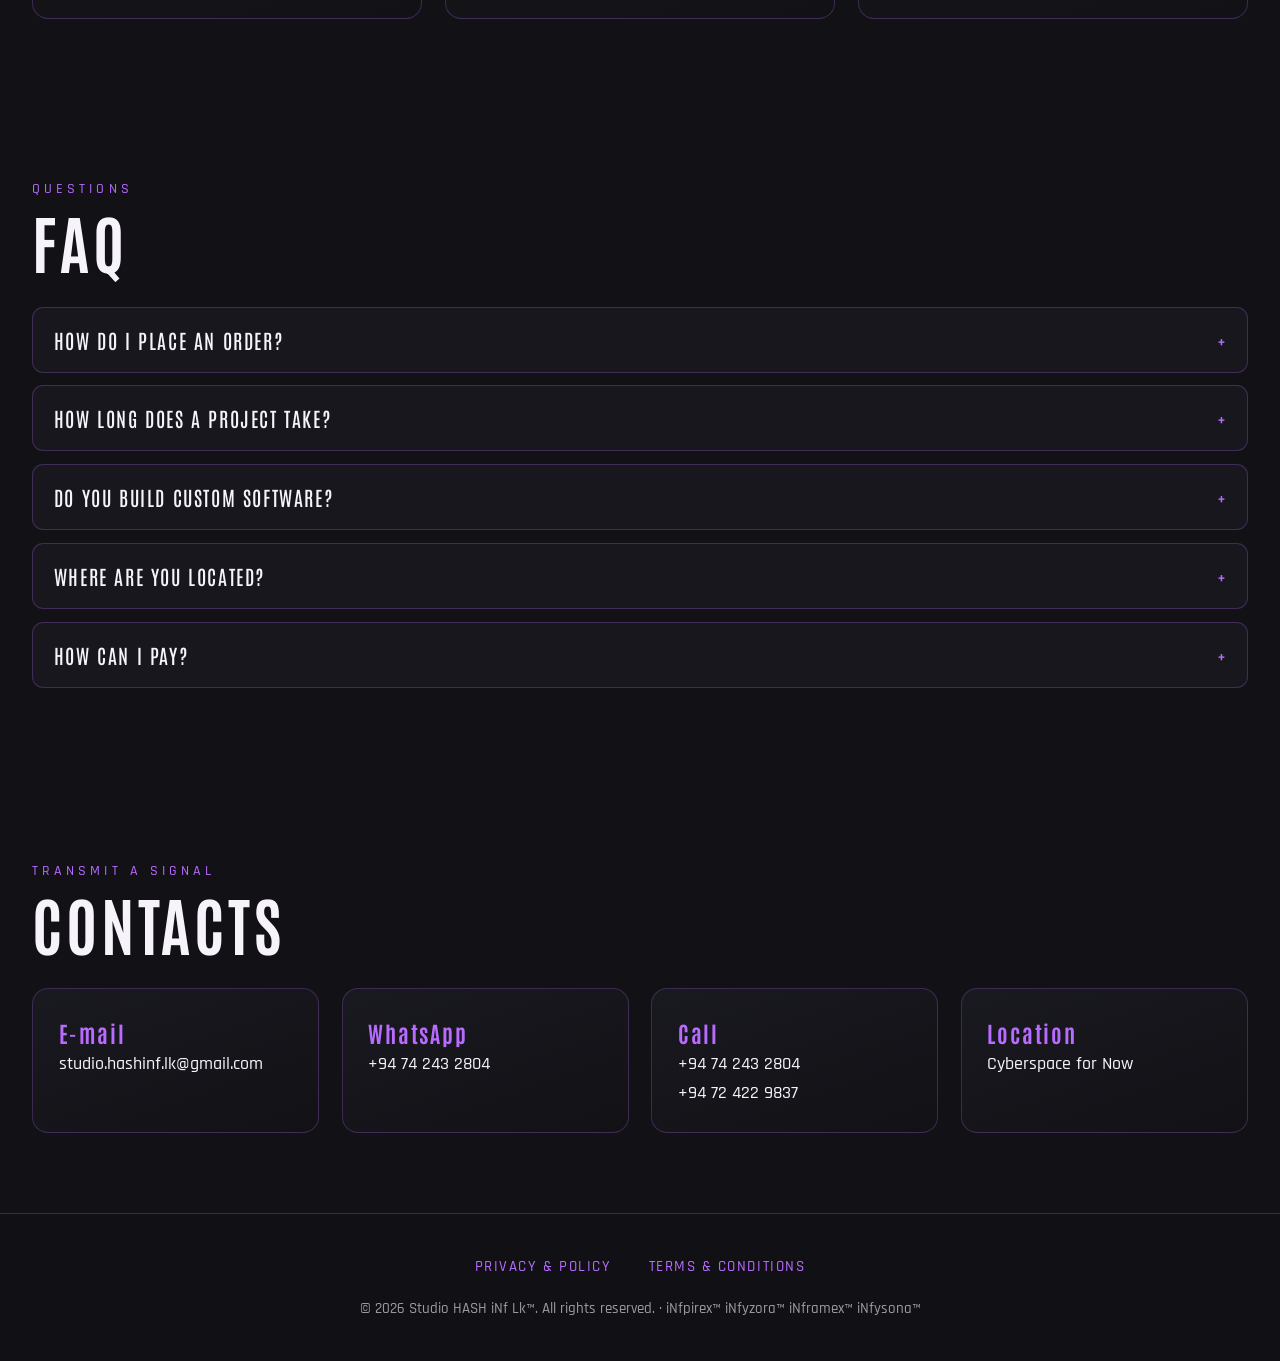
==== commit 22e388e2: "Update logo image source in index.html" ====
--- a/index.html
+++ b/index.html
@@ -31,7 +31,7 @@
   <header id="hero">
     <div class="wrap">
       <!-- Replace with <img src="main-logo.png"> -->
-      <img class="mark" src="logos/bloub-hash2.gif" alt="Studio HASH iNf Lk logo">
+      <img class="mark" src="logos/bloub-hash.gif" alt="Studio HASH iNf Lk logo">
       <h1 class="grad">Studio HASH <span class="lo">i</span>N<span class="lo">f</span> Lk<sup>™</sup></h1>
       <div class="tag">Hashing Ideas into Infinite Possibilities</div>
       <div class="head">Design. Code. Capture. Compose — one studio, four infinite crafts.</div>
